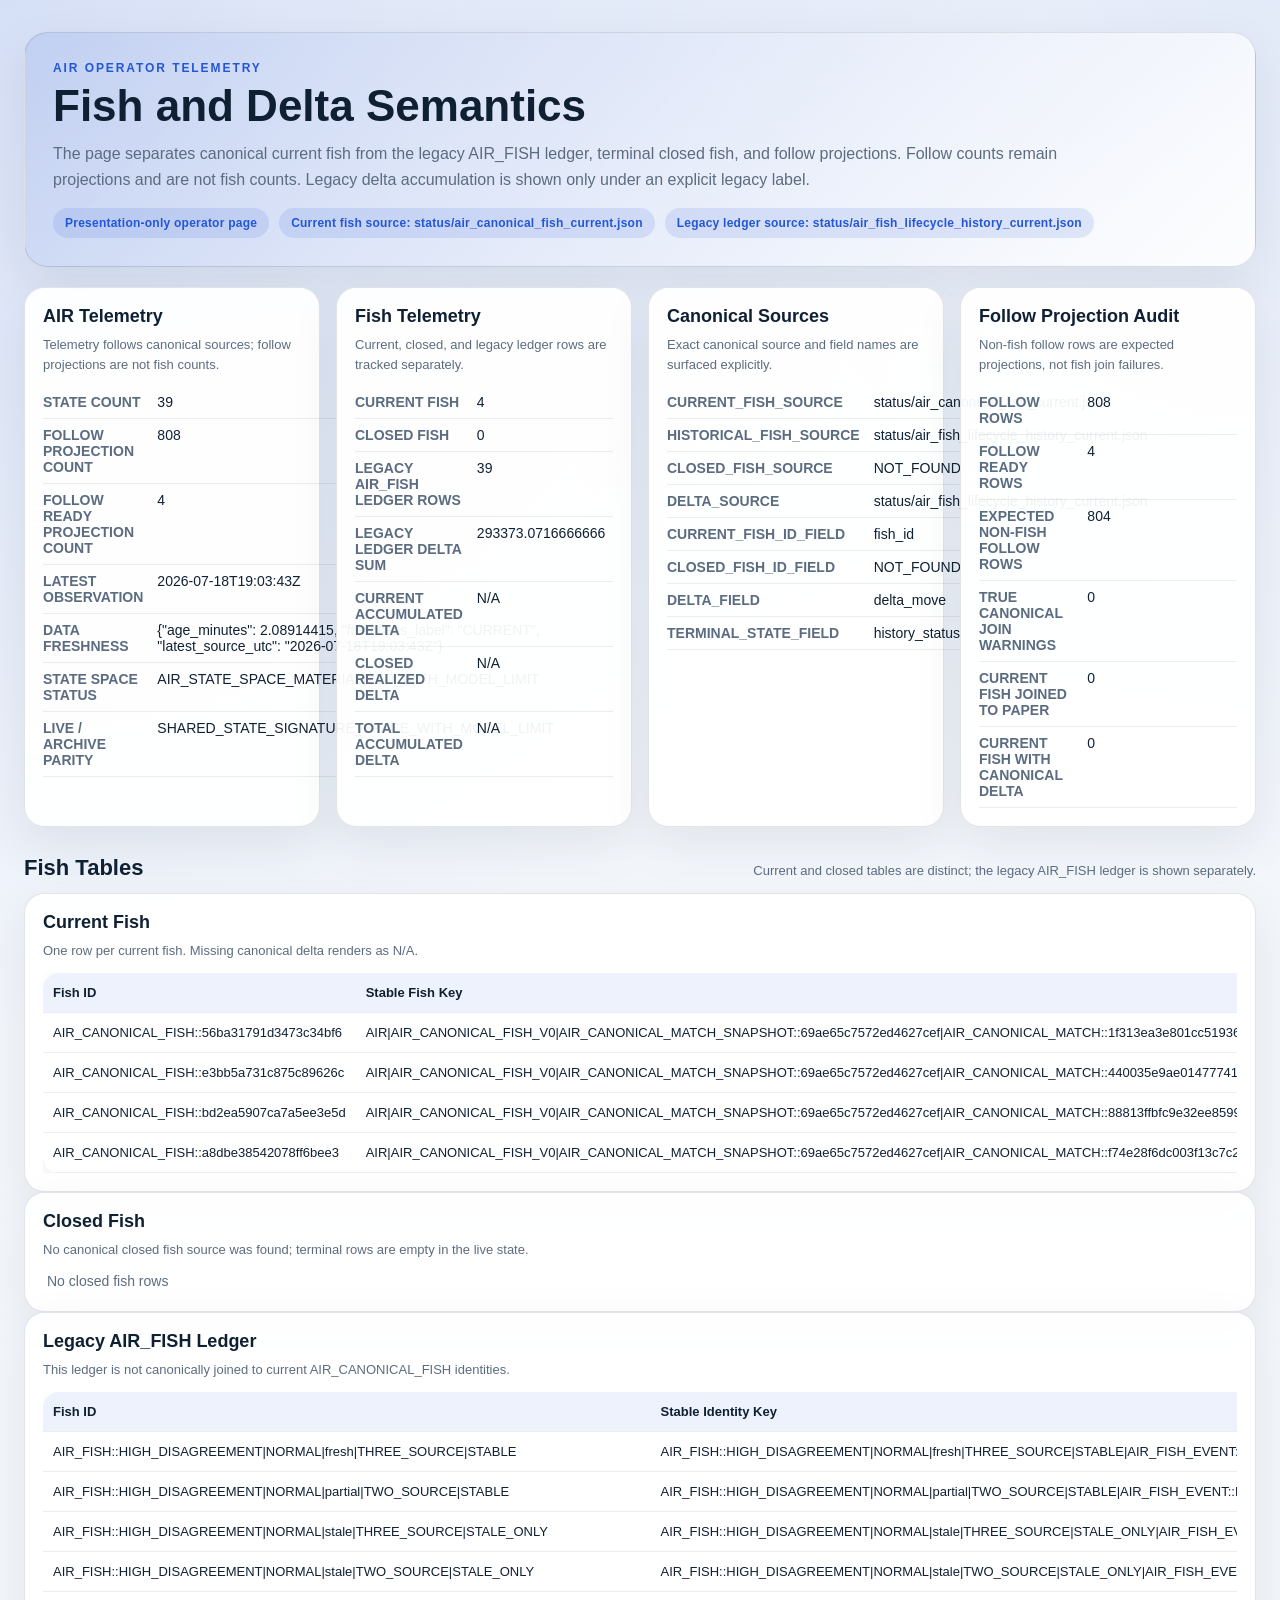
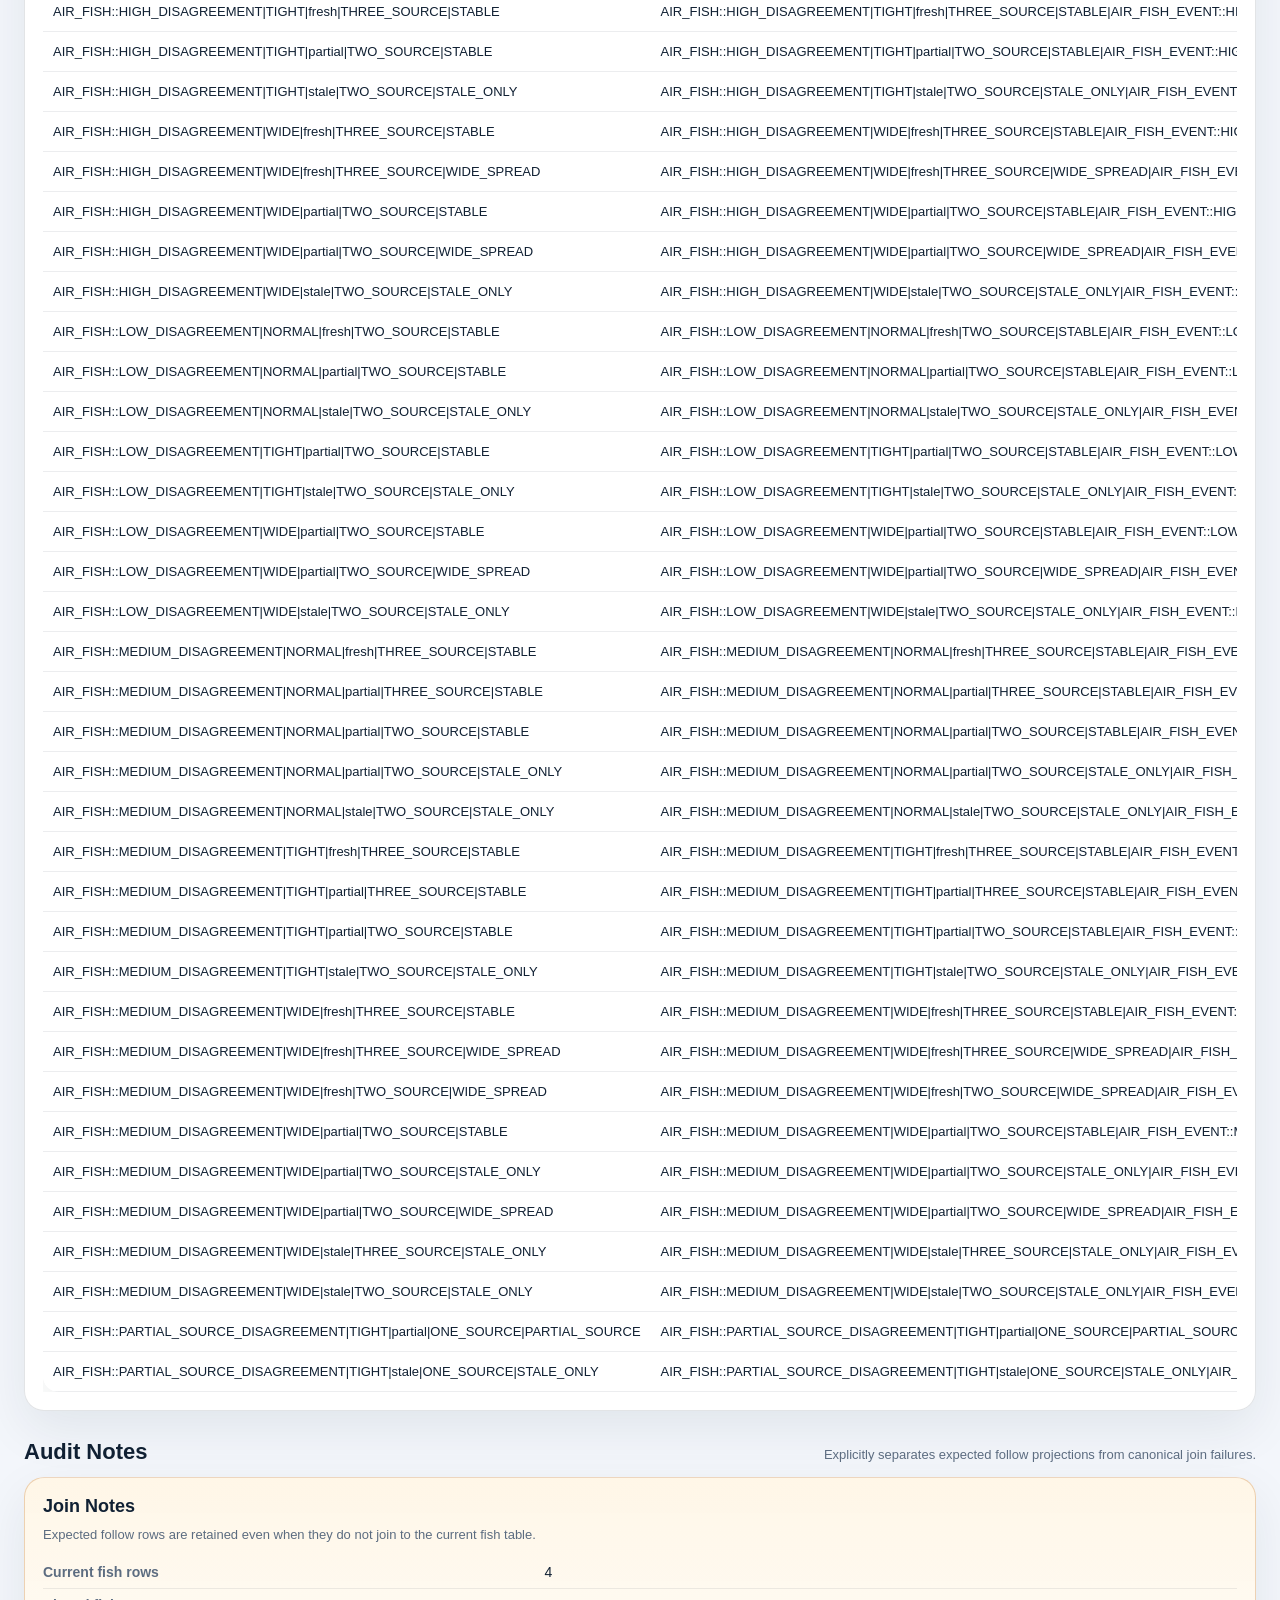
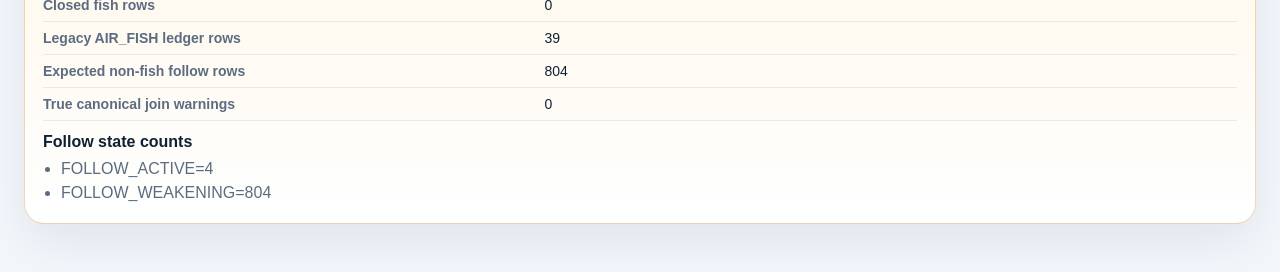
==== air/index.html @ 54f4c385 "site: add read-only WATER AIR analytics Pages publication" ====
<!doctype html>
<html lang="en">
<head>
  <meta charset="utf-8">
  <meta name="viewport" content="width=device-width, initial-scale=1">
  <title>AIR Operator Telemetry and Fish Page</title>
  <style>
    :root {
      color-scheme: light;
      --bg: #f3f6fb;
      --panel: rgba(255, 255, 255, 0.94);
      --text: #102033;
      --muted: #5c6c80;
      --accent: #2457d6;
      --accent-soft: rgba(36, 87, 214, 0.12);
      --border: rgba(16, 32, 51, 0.12);
      --shadow: 0 18px 50px rgba(16, 32, 51, 0.08);
    }
    * { box-sizing: border-box; }
    body {
      margin: 0;
      font-family: "Segoe UI", "Helvetica Neue", Arial, sans-serif;
      background:
        radial-gradient(circle at top left, rgba(36, 87, 214, 0.14), transparent 28%),
        radial-gradient(circle at top right, rgba(36, 87, 214, 0.08), transparent 24%),
        var(--bg);
      color: var(--text);
    }
    main {
      max-width: 1400px;
      margin: 0 auto;
      padding: 32px 24px 48px;
    }
    .hero {
      background: linear-gradient(135deg, rgba(36, 87, 214, 0.12), rgba(255, 255, 255, 0.9));
      border: 1px solid var(--border);
      border-radius: 24px;
      box-shadow: var(--shadow);
      padding: 28px;
      margin-bottom: 20px;
    }
    .eyebrow {
      text-transform: uppercase;
      letter-spacing: 0.16em;
      color: var(--accent);
      font-size: 12px;
      font-weight: 700;
    }
    h1 {
      margin: 8px 0 12px;
      font-size: clamp(28px, 4vw, 44px);
      line-height: 1.05;
    }
    .lead {
      margin: 0;
      max-width: 1024px;
      color: var(--muted);
      line-height: 1.6;
      font-size: 16px;
    }
    .hero-meta {
      margin-top: 16px;
      display: flex;
      flex-wrap: wrap;
      gap: 10px;
    }
    .badge {
      border-radius: 999px;
      background: var(--accent-soft);
      color: var(--accent);
      padding: 8px 12px;
      font-size: 12px;
      font-weight: 700;
      letter-spacing: 0.02em;
    }
    .grid {
      display: grid;
      grid-template-columns: repeat(auto-fit, minmax(270px, 1fr));
      gap: 16px;
      margin: 20px 0;
    }
    .panel {
      background: var(--panel);
      border: 1px solid var(--border);
      border-radius: 20px;
      box-shadow: var(--shadow);
      padding: 18px;
    }
    .warning-panel {
      border-color: rgba(184, 92, 0, 0.25);
      background: linear-gradient(180deg, rgba(255, 246, 230, 0.94), rgba(255, 255, 255, 0.92));
    }
    .panel-head h2 {
      margin: 0 0 8px;
      font-size: 18px;
    }
    .subtitle {
      color: var(--muted);
      line-height: 1.5;
      font-size: 13px;
    }
    .kv-table {
      width: 100%;
      border-collapse: collapse;
      margin-top: 12px;
    }
    .kv-table th,
    .kv-table td {
      padding: 8px 0;
      vertical-align: top;
      text-align: left;
      border-bottom: 1px solid rgba(16, 32, 51, 0.08);
      font-size: 14px;
    }
    .kv-table th {
      width: 42%;
      color: var(--muted);
      font-weight: 600;
      padding-right: 14px;
    }
    .kv-table td {
      font-weight: 500;
    }
    .table-wrap {
      overflow-x: auto;
      margin-top: 12px;
    }
    .data-table {
      width: 100%;
      border-collapse: collapse;
      background: var(--panel);
      border-radius: 16px;
      overflow: hidden;
      box-shadow: var(--shadow);
    }
    .data-table th,
    .data-table td {
      padding: 12px 10px;
      border-bottom: 1px solid rgba(16, 32, 51, 0.08);
      font-size: 13px;
      text-align: left;
      vertical-align: top;
      white-space: nowrap;
    }
    .data-table thead th {
      background: rgba(36, 87, 214, 0.08);
      color: var(--text);
      font-weight: 700;
    }
    .empty {
      color: var(--muted);
      padding: 14px 4px 4px;
      font-size: 14px;
    }
    .warning-list {
      margin-top: 12px;
    }
    .warning-list strong {
      display: block;
      margin-bottom: 6px;
    }
    .warning-list ul {
      margin: 0;
      padding-left: 18px;
      color: var(--muted);
      line-height: 1.5;
    }
    .section-title {
      display: flex;
      align-items: baseline;
      justify-content: space-between;
      gap: 12px;
      margin: 28px 0 12px;
    }
    .section-title h2 {
      margin: 0;
      font-size: 22px;
    }
    .section-note {
      color: var(--muted);
      font-size: 13px;
    }
  </style>
</head>
<body>
  <main>
    <section class="hero">
      <div class="eyebrow">AIR Operator Telemetry</div>
      <h1>Fish and Delta Semantics</h1>
      <p class="lead">
        The page separates canonical current fish from the legacy AIR_FISH ledger, terminal closed fish, and follow projections.
        Follow counts remain projections and are not fish counts. Legacy delta accumulation is shown only under an explicit legacy label.
      </p>
      <div class="hero-meta">
        <span class="badge">Presentation-only operator page</span>
        <span class="badge">Current fish source: status/air_canonical_fish_current.json</span>
        <span class="badge">Legacy ledger source: status/air_fish_lifecycle_history_current.json</span>
      </div>
    </section>


      <section class="grid">

      <section class="panel">
        <div class="panel-head">
          <h2>AIR Telemetry</h2>
          <div class="subtitle">Telemetry follows canonical sources; follow projections are not fish counts.</div>
        </div>
        <table class="kv-table">
          <tbody>
            <tr><th>STATE COUNT</th><td>39</td></tr>
<tr><th>FOLLOW PROJECTION COUNT</th><td>808</td></tr>
<tr><th>FOLLOW READY PROJECTION COUNT</th><td>4</td></tr>
<tr><th>LATEST OBSERVATION</th><td>2026-07-18T19:03:43Z</td></tr>
<tr><th>DATA FRESHNESS</th><td>{&quot;age_minutes&quot;: 2.08914415, &quot;freshness_label&quot;: &quot;CURRENT&quot;, &quot;latest_source_utc&quot;: &quot;2026-07-18T19:03:43Z&quot;}</td></tr>
<tr><th>STATE SPACE STATUS</th><td>AIR_STATE_SPACE_MATERIALIZED_WITH_MODEL_LIMIT</td></tr>
<tr><th>LIVE / ARCHIVE PARITY</th><td>SHARED_STATE_SIGNATURE_SPACE_WITH_MODEL_LIMIT</td></tr>
          </tbody>
        </table>
      </section>


      <section class="panel">
        <div class="panel-head">
          <h2>Fish Telemetry</h2>
          <div class="subtitle">Current, closed, and legacy ledger rows are tracked separately.</div>
        </div>
        <table class="kv-table">
          <tbody>
            <tr><th>CURRENT FISH</th><td>4</td></tr>
<tr><th>CLOSED FISH</th><td>0</td></tr>
<tr><th>LEGACY AIR_FISH LEDGER ROWS</th><td>39</td></tr>
<tr><th>LEGACY LEDGER DELTA SUM</th><td>293373.0716666666</td></tr>
<tr><th>CURRENT ACCUMULATED DELTA</th><td>N/A</td></tr>
<tr><th>CLOSED REALIZED DELTA</th><td>N/A</td></tr>
<tr><th>TOTAL ACCUMULATED DELTA</th><td>N/A</td></tr>
          </tbody>
        </table>
      </section>


      <section class="panel">
        <div class="panel-head">
          <h2>Canonical Sources</h2>
          <div class="subtitle">Exact canonical source and field names are surfaced explicitly.</div>
        </div>
        <table class="kv-table">
          <tbody>
            <tr><th>CURRENT_FISH_SOURCE</th><td>status/air_canonical_fish_current.json</td></tr>
<tr><th>HISTORICAL_FISH_SOURCE</th><td>status/air_fish_lifecycle_history_current.json</td></tr>
<tr><th>CLOSED_FISH_SOURCE</th><td>NOT_FOUND</td></tr>
<tr><th>DELTA_SOURCE</th><td>status/air_fish_lifecycle_history_current.json</td></tr>
<tr><th>CURRENT_FISH_ID_FIELD</th><td>fish_id</td></tr>
<tr><th>CLOSED_FISH_ID_FIELD</th><td>NOT_FOUND</td></tr>
<tr><th>DELTA_FIELD</th><td>delta_move</td></tr>
<tr><th>TERMINAL_STATE_FIELD</th><td>history_status</td></tr>
          </tbody>
        </table>
      </section>


      <section class="panel">
        <div class="panel-head">
          <h2>Follow Projection Audit</h2>
          <div class="subtitle">Non-fish follow rows are expected projections, not fish join failures.</div>
        </div>
        <table class="kv-table">
          <tbody>
            <tr><th>FOLLOW ROWS</th><td>808</td></tr>
<tr><th>FOLLOW READY ROWS</th><td>4</td></tr>
<tr><th>EXPECTED NON-FISH FOLLOW ROWS</th><td>804</td></tr>
<tr><th>TRUE CANONICAL JOIN WARNINGS</th><td>0</td></tr>
<tr><th>CURRENT FISH JOINED TO PAPER</th><td>0</td></tr>
<tr><th>CURRENT FISH WITH CANONICAL DELTA</th><td>0</td></tr>
          </tbody>
        </table>
      </section>

      </section>


    <div class="section-title">
      <h2>Fish Tables</h2>
      <div class="section-note">Current and closed tables are distinct; the legacy AIR_FISH ledger is shown separately.</div>
    </div>

      <section class="panel">
        <div class="panel-head">
          <h2>Current Fish</h2>
          <div class="subtitle">One row per current fish. Missing canonical delta renders as N/A.</div>
        </div>
        <div class="table-wrap"><table class="data-table"><thead><tr><th>Fish ID</th><th>Stable Fish Key</th><th>Candidate</th><th>Match State</th><th>Birth State</th><th>Current Paper Delta</th><th>Current Paper State</th></tr></thead><tbody><tr><td>AIR_CANONICAL_FISH::56ba31791d3473c34bf6</td><td>AIR|AIR_CANONICAL_FISH_V0|AIR_CANONICAL_MATCH_SNAPSHOT::69ae65c7572ed4627cef|AIR_CANONICAL_MATCH::1f313ea3e801cc519362|AIR_SEARCH_CANDIDATE::3c75a0ef19cfb30f238b|ETHEUR|CANONICAL_SEARCH_DETECTION::17efd02464a9b410a984|AIR_REGIME_4dcb8d69c212d80873b7|AIR_RELATION_TOPOLOGY_STATE_da8d25ae5a8e6b6fbdd6|AIR_RELATION_TOPOLOGY_EVENT_2acc9e319e8dc8436175|AIR_RELATION_COMPONENT_ee786aa64b9b1e9d|{&quot;from_inclusive&quot;:&quot;2026-07-18T18:59:31Z&quot;,&quot;source_count&quot;:3,&quot;source_symbol_edge_count&quot;:12,&quot;symbol_count&quot;:4,&quot;to_inclusive&quot;:&quot;2026-07-18T19:00:03Z&quot;}</td><td>ETHEUR</td><td>MATCH_ELIGIBLE_FOR_FISH</td><td>FISH_BORN</td><td>N/A</td><td>N/A</td></tr><tr><td>AIR_CANONICAL_FISH::e3bb5a731c875c89626c</td><td>AIR|AIR_CANONICAL_FISH_V0|AIR_CANONICAL_MATCH_SNAPSHOT::69ae65c7572ed4627cef|AIR_CANONICAL_MATCH::440035e9ae0147774171|AIR_SEARCH_CANDIDATE::9a64f01ba498cdd46d13|BTCUSDT|CANONICAL_SEARCH_DETECTION::17efd02464a9b410a984|AIR_REGIME_4dcb8d69c212d80873b7|AIR_RELATION_TOPOLOGY_STATE_da8d25ae5a8e6b6fbdd6|AIR_RELATION_TOPOLOGY_EVENT_2acc9e319e8dc8436175|AIR_RELATION_COMPONENT_ee786aa64b9b1e9d|{&quot;from_inclusive&quot;:&quot;2026-07-18T18:59:31Z&quot;,&quot;source_count&quot;:3,&quot;source_symbol_edge_count&quot;:12,&quot;symbol_count&quot;:4,&quot;to_inclusive&quot;:&quot;2026-07-18T19:00:03Z&quot;}</td><td>BTCUSDT</td><td>MATCH_ELIGIBLE_FOR_FISH</td><td>FISH_BORN</td><td>N/A</td><td>N/A</td></tr><tr><td>AIR_CANONICAL_FISH::bd2ea5907ca7a5ee3e5d</td><td>AIR|AIR_CANONICAL_FISH_V0|AIR_CANONICAL_MATCH_SNAPSHOT::69ae65c7572ed4627cef|AIR_CANONICAL_MATCH::88813ffbfc9e32ee8599|AIR_SEARCH_CANDIDATE::41267ac8f3179f8759da|ETHUSDT|CANONICAL_SEARCH_DETECTION::17efd02464a9b410a984|AIR_REGIME_4dcb8d69c212d80873b7|AIR_RELATION_TOPOLOGY_STATE_da8d25ae5a8e6b6fbdd6|AIR_RELATION_TOPOLOGY_EVENT_2acc9e319e8dc8436175|AIR_RELATION_COMPONENT_ee786aa64b9b1e9d|{&quot;from_inclusive&quot;:&quot;2026-07-18T18:59:31Z&quot;,&quot;source_count&quot;:3,&quot;source_symbol_edge_count&quot;:12,&quot;symbol_count&quot;:4,&quot;to_inclusive&quot;:&quot;2026-07-18T19:00:03Z&quot;}</td><td>ETHUSDT</td><td>MATCH_ELIGIBLE_FOR_FISH</td><td>FISH_BORN</td><td>N/A</td><td>N/A</td></tr><tr><td>AIR_CANONICAL_FISH::a8dbe38542078ff6bee3</td><td>AIR|AIR_CANONICAL_FISH_V0|AIR_CANONICAL_MATCH_SNAPSHOT::69ae65c7572ed4627cef|AIR_CANONICAL_MATCH::f74e28f6dc003f13c7c2|AIR_SEARCH_CANDIDATE::cb2d3a60d17e4f00e862|BTCEUR|CANONICAL_SEARCH_DETECTION::17efd02464a9b410a984|AIR_REGIME_4dcb8d69c212d80873b7|AIR_RELATION_TOPOLOGY_STATE_da8d25ae5a8e6b6fbdd6|AIR_RELATION_TOPOLOGY_EVENT_2acc9e319e8dc8436175|AIR_RELATION_COMPONENT_ee786aa64b9b1e9d|{&quot;from_inclusive&quot;:&quot;2026-07-18T18:59:31Z&quot;,&quot;source_count&quot;:3,&quot;source_symbol_edge_count&quot;:12,&quot;symbol_count&quot;:4,&quot;to_inclusive&quot;:&quot;2026-07-18T19:00:03Z&quot;}</td><td>BTCEUR</td><td>MATCH_ELIGIBLE_FOR_FISH</td><td>FISH_BORN</td><td>N/A</td><td>N/A</td></tr></tbody></table></div>
      </section>


      <section class="panel">
        <div class="panel-head">
          <h2>Closed Fish</h2>
          <div class="subtitle">No canonical closed fish source was found; terminal rows are empty in the live state.</div>
        </div>
        <div class="empty">No closed fish rows</div>
      </section>


      <section class="panel">
        <div class="panel-head">
          <h2>Legacy AIR_FISH Ledger</h2>
          <div class="subtitle">This ledger is not canonically joined to current AIR_CANONICAL_FISH identities.</div>
        </div>
        <div class="table-wrap"><table class="data-table"><thead><tr><th>Fish ID</th><th>Stable Identity Key</th><th>Terminal State</th><th>Finished</th><th>Delta Move</th><th>Net Move</th><th>Gross Move</th><th>Last Observed</th><th>Observation Count</th></tr></thead><tbody><tr><td>AIR_FISH::HIGH_DISAGREEMENT|NORMAL|fresh|THREE_SOURCE|STABLE</td><td>AIR_FISH::HIGH_DISAGREEMENT|NORMAL|fresh|THREE_SOURCE|STABLE|AIR_FISH_EVENT::HIGH_DISAGREEMENT|NORMAL|fresh|THREE_SOURCE|STABLE|HIGH_DISAGREEMENT|NORMAL|fresh|THREE_SOURCE|STABLE</td><td>CURRENT</td><td>NO</td><td>-2022.423333333325</td><td>-2022.423333333325</td><td>2022.423333333325</td><td>2026-06-28T17:02:59Z</td><td>9</td></tr><tr><td>AIR_FISH::HIGH_DISAGREEMENT|NORMAL|partial|TWO_SOURCE|STABLE</td><td>AIR_FISH::HIGH_DISAGREEMENT|NORMAL|partial|TWO_SOURCE|STABLE|AIR_FISH_EVENT::HIGH_DISAGREEMENT|NORMAL|partial|TWO_SOURCE|STABLE|HIGH_DISAGREEMENT|NORMAL|partial|TWO_SOURCE|STABLE</td><td>CURRENT</td><td>NO</td><td>37683.08333333334</td><td>37683.08333333334</td><td>37683.08333333334</td><td>2026-06-28T17:02:59Z</td><td>9</td></tr><tr><td>AIR_FISH::HIGH_DISAGREEMENT|NORMAL|stale|THREE_SOURCE|STALE_ONLY</td><td>AIR_FISH::HIGH_DISAGREEMENT|NORMAL|stale|THREE_SOURCE|STALE_ONLY|AIR_FISH_EVENT::HIGH_DISAGREEMENT|NORMAL|stale|THREE_SOURCE|STALE_ONLY|HIGH_DISAGREEMENT|NORMAL|stale|THREE_SOURCE|STALE_ONLY</td><td>CURRENT</td><td>NO</td><td>-1859.629999999997</td><td>-1859.629999999997</td><td>1859.629999999997</td><td>2026-06-28T17:02:59Z</td><td>9</td></tr><tr><td>AIR_FISH::HIGH_DISAGREEMENT|NORMAL|stale|TWO_SOURCE|STALE_ONLY</td><td>AIR_FISH::HIGH_DISAGREEMENT|NORMAL|stale|TWO_SOURCE|STALE_ONLY|AIR_FISH_EVENT::HIGH_DISAGREEMENT|NORMAL|stale|TWO_SOURCE|STALE_ONLY|HIGH_DISAGREEMENT|NORMAL|stale|TWO_SOURCE|STALE_ONLY</td><td>CURRENT</td><td>NO</td><td>5602.400000000005</td><td>5602.400000000005</td><td>5602.400000000005</td><td>2026-06-28T17:02:59Z</td><td>9</td></tr><tr><td>AIR_FISH::HIGH_DISAGREEMENT|TIGHT|fresh|THREE_SOURCE|STABLE</td><td>AIR_FISH::HIGH_DISAGREEMENT|TIGHT|fresh|THREE_SOURCE|STABLE|AIR_FISH_EVENT::HIGH_DISAGREEMENT|TIGHT|fresh|THREE_SOURCE|STABLE|HIGH_DISAGREEMENT|TIGHT|fresh|THREE_SOURCE|STABLE</td><td>CURRENT</td><td>NO</td><td>-2099.200000000004</td><td>-2099.200000000004</td><td>2099.200000000004</td><td>2026-06-28T17:02:59Z</td><td>9</td></tr><tr><td>AIR_FISH::HIGH_DISAGREEMENT|TIGHT|partial|TWO_SOURCE|STABLE</td><td>AIR_FISH::HIGH_DISAGREEMENT|TIGHT|partial|TWO_SOURCE|STABLE|AIR_FISH_EVENT::HIGH_DISAGREEMENT|TIGHT|partial|TWO_SOURCE|STABLE|HIGH_DISAGREEMENT|TIGHT|partial|TWO_SOURCE|STABLE</td><td>CURRENT</td><td>NO</td><td>5794.215000000004</td><td>5794.215000000004</td><td>5794.215000000004</td><td>2026-06-28T17:02:59Z</td><td>9</td></tr><tr><td>AIR_FISH::HIGH_DISAGREEMENT|TIGHT|stale|TWO_SOURCE|STALE_ONLY</td><td>AIR_FISH::HIGH_DISAGREEMENT|TIGHT|stale|TWO_SOURCE|STALE_ONLY|AIR_FISH_EVENT::HIGH_DISAGREEMENT|TIGHT|stale|TWO_SOURCE|STALE_ONLY|HIGH_DISAGREEMENT|TIGHT|stale|TWO_SOURCE|STALE_ONLY</td><td>CURRENT</td><td>NO</td><td>-3235.444999999996</td><td>-3235.444999999996</td><td>3235.444999999996</td><td>2026-06-28T17:02:59Z</td><td>9</td></tr><tr><td>AIR_FISH::HIGH_DISAGREEMENT|WIDE|fresh|THREE_SOURCE|STABLE</td><td>AIR_FISH::HIGH_DISAGREEMENT|WIDE|fresh|THREE_SOURCE|STABLE|AIR_FISH_EVENT::HIGH_DISAGREEMENT|WIDE|fresh|THREE_SOURCE|STABLE|HIGH_DISAGREEMENT|WIDE|fresh|THREE_SOURCE|STABLE</td><td>CURRENT</td><td>NO</td><td>-2258.518333333333</td><td>-2258.518333333333</td><td>2258.518333333333</td><td>2026-06-28T17:02:59Z</td><td>9</td></tr><tr><td>AIR_FISH::HIGH_DISAGREEMENT|WIDE|fresh|THREE_SOURCE|WIDE_SPREAD</td><td>AIR_FISH::HIGH_DISAGREEMENT|WIDE|fresh|THREE_SOURCE|WIDE_SPREAD|AIR_FISH_EVENT::HIGH_DISAGREEMENT|WIDE|fresh|THREE_SOURCE|WIDE_SPREAD|HIGH_DISAGREEMENT|WIDE|fresh|THREE_SOURCE|WIDE_SPREAD</td><td>CURRENT</td><td>NO</td><td>-2010.223333333335</td><td>-2010.223333333335</td><td>2010.223333333335</td><td>2026-06-28T17:02:59Z</td><td>9</td></tr><tr><td>AIR_FISH::HIGH_DISAGREEMENT|WIDE|partial|TWO_SOURCE|STABLE</td><td>AIR_FISH::HIGH_DISAGREEMENT|WIDE|partial|TWO_SOURCE|STABLE|AIR_FISH_EVENT::HIGH_DISAGREEMENT|WIDE|partial|TWO_SOURCE|STABLE|HIGH_DISAGREEMENT|WIDE|partial|TWO_SOURCE|STABLE</td><td>CURRENT</td><td>NO</td><td>146.616666666669</td><td>146.616666666669</td><td>146.616666666669</td><td>2026-06-28T17:02:59Z</td><td>9</td></tr><tr><td>AIR_FISH::HIGH_DISAGREEMENT|WIDE|partial|TWO_SOURCE|WIDE_SPREAD</td><td>AIR_FISH::HIGH_DISAGREEMENT|WIDE|partial|TWO_SOURCE|WIDE_SPREAD|AIR_FISH_EVENT::HIGH_DISAGREEMENT|WIDE|partial|TWO_SOURCE|WIDE_SPREAD|HIGH_DISAGREEMENT|WIDE|partial|TWO_SOURCE|WIDE_SPREAD</td><td>CURRENT</td><td>NO</td><td>-432.281666666662</td><td>-432.281666666662</td><td>432.281666666662</td><td>2026-06-28T17:02:59Z</td><td>9</td></tr><tr><td>AIR_FISH::HIGH_DISAGREEMENT|WIDE|stale|TWO_SOURCE|STALE_ONLY</td><td>AIR_FISH::HIGH_DISAGREEMENT|WIDE|stale|TWO_SOURCE|STALE_ONLY|AIR_FISH_EVENT::HIGH_DISAGREEMENT|WIDE|stale|TWO_SOURCE|STALE_ONLY|HIGH_DISAGREEMENT|WIDE|stale|TWO_SOURCE|STALE_ONLY</td><td>CURRENT</td><td>NO</td><td>8104.366666666669</td><td>8104.366666666669</td><td>8104.366666666669</td><td>2026-06-28T17:02:59Z</td><td>9</td></tr><tr><td>AIR_FISH::LOW_DISAGREEMENT|NORMAL|fresh|TWO_SOURCE|STABLE</td><td>AIR_FISH::LOW_DISAGREEMENT|NORMAL|fresh|TWO_SOURCE|STABLE|AIR_FISH_EVENT::LOW_DISAGREEMENT|NORMAL|fresh|TWO_SOURCE|STABLE|LOW_DISAGREEMENT|NORMAL|fresh|TWO_SOURCE|STABLE</td><td>CURRENT</td><td>NO</td><td>-1864.516666666663</td><td>-1864.516666666663</td><td>1864.516666666663</td><td>2026-06-28T17:02:59Z</td><td>9</td></tr><tr><td>AIR_FISH::LOW_DISAGREEMENT|NORMAL|partial|TWO_SOURCE|STABLE</td><td>AIR_FISH::LOW_DISAGREEMENT|NORMAL|partial|TWO_SOURCE|STABLE|AIR_FISH_EVENT::LOW_DISAGREEMENT|NORMAL|partial|TWO_SOURCE|STABLE|LOW_DISAGREEMENT|NORMAL|partial|TWO_SOURCE|STABLE</td><td>CURRENT</td><td>NO</td><td>7253.245000000006</td><td>7253.245000000006</td><td>7253.245000000006</td><td>2026-06-28T17:02:59Z</td><td>9</td></tr><tr><td>AIR_FISH::LOW_DISAGREEMENT|NORMAL|stale|TWO_SOURCE|STALE_ONLY</td><td>AIR_FISH::LOW_DISAGREEMENT|NORMAL|stale|TWO_SOURCE|STALE_ONLY|AIR_FISH_EVENT::LOW_DISAGREEMENT|NORMAL|stale|TWO_SOURCE|STALE_ONLY|LOW_DISAGREEMENT|NORMAL|stale|TWO_SOURCE|STALE_ONLY</td><td>CURRENT</td><td>NO</td><td>34139.12666666668</td><td>34139.12666666668</td><td>34139.12666666668</td><td>2026-06-28T17:02:59Z</td><td>9</td></tr><tr><td>AIR_FISH::LOW_DISAGREEMENT|TIGHT|partial|TWO_SOURCE|STABLE</td><td>AIR_FISH::LOW_DISAGREEMENT|TIGHT|partial|TWO_SOURCE|STABLE|AIR_FISH_EVENT::LOW_DISAGREEMENT|TIGHT|partial|TWO_SOURCE|STABLE|LOW_DISAGREEMENT|TIGHT|partial|TWO_SOURCE|STABLE</td><td>CURRENT</td><td>NO</td><td>34165.32999999999</td><td>34165.32999999999</td><td>34165.32999999999</td><td>2026-06-28T17:02:59Z</td><td>9</td></tr><tr><td>AIR_FISH::LOW_DISAGREEMENT|TIGHT|stale|TWO_SOURCE|STALE_ONLY</td><td>AIR_FISH::LOW_DISAGREEMENT|TIGHT|stale|TWO_SOURCE|STALE_ONLY|AIR_FISH_EVENT::LOW_DISAGREEMENT|TIGHT|stale|TWO_SOURCE|STALE_ONLY|LOW_DISAGREEMENT|TIGHT|stale|TWO_SOURCE|STALE_ONLY</td><td>CURRENT</td><td>NO</td><td>-6714.98166666667</td><td>-6714.98166666667</td><td>6714.98166666667</td><td>2026-06-28T17:02:59Z</td><td>9</td></tr><tr><td>AIR_FISH::LOW_DISAGREEMENT|WIDE|partial|TWO_SOURCE|STABLE</td><td>AIR_FISH::LOW_DISAGREEMENT|WIDE|partial|TWO_SOURCE|STABLE|AIR_FISH_EVENT::LOW_DISAGREEMENT|WIDE|partial|TWO_SOURCE|STABLE|LOW_DISAGREEMENT|WIDE|partial|TWO_SOURCE|STABLE</td><td>CURRENT</td><td>NO</td><td>36830.933333333334</td><td>36830.933333333334</td><td>36830.933333333334</td><td>2026-06-28T17:02:59Z</td><td>9</td></tr><tr><td>AIR_FISH::LOW_DISAGREEMENT|WIDE|partial|TWO_SOURCE|WIDE_SPREAD</td><td>AIR_FISH::LOW_DISAGREEMENT|WIDE|partial|TWO_SOURCE|WIDE_SPREAD|AIR_FISH_EVENT::LOW_DISAGREEMENT|WIDE|partial|TWO_SOURCE|WIDE_SPREAD|LOW_DISAGREEMENT|WIDE|partial|TWO_SOURCE|WIDE_SPREAD</td><td>CURRENT</td><td>NO</td><td>292.195000000007</td><td>292.195000000007</td><td>292.195000000007</td><td>2026-06-28T17:02:59Z</td><td>9</td></tr><tr><td>AIR_FISH::LOW_DISAGREEMENT|WIDE|stale|TWO_SOURCE|STALE_ONLY</td><td>AIR_FISH::LOW_DISAGREEMENT|WIDE|stale|TWO_SOURCE|STALE_ONLY|AIR_FISH_EVENT::LOW_DISAGREEMENT|WIDE|stale|TWO_SOURCE|STALE_ONLY|LOW_DISAGREEMENT|WIDE|stale|TWO_SOURCE|STALE_ONLY</td><td>CURRENT</td><td>NO</td><td>35379.573333333334</td><td>35379.573333333334</td><td>35379.573333333334</td><td>2026-06-28T17:02:59Z</td><td>9</td></tr><tr><td>AIR_FISH::MEDIUM_DISAGREEMENT|NORMAL|fresh|THREE_SOURCE|STABLE</td><td>AIR_FISH::MEDIUM_DISAGREEMENT|NORMAL|fresh|THREE_SOURCE|STABLE|AIR_FISH_EVENT::MEDIUM_DISAGREEMENT|NORMAL|fresh|THREE_SOURCE|STABLE|MEDIUM_DISAGREEMENT|NORMAL|fresh|THREE_SOURCE|STABLE</td><td>CURRENT</td><td>NO</td><td>-1393.191666666673</td><td>-1393.191666666673</td><td>1393.191666666673</td><td>2026-06-28T17:02:59Z</td><td>9</td></tr><tr><td>AIR_FISH::MEDIUM_DISAGREEMENT|NORMAL|partial|THREE_SOURCE|STABLE</td><td>AIR_FISH::MEDIUM_DISAGREEMENT|NORMAL|partial|THREE_SOURCE|STABLE|AIR_FISH_EVENT::MEDIUM_DISAGREEMENT|NORMAL|partial|THREE_SOURCE|STABLE|MEDIUM_DISAGREEMENT|NORMAL|partial|THREE_SOURCE|STABLE</td><td>CURRENT</td><td>NO</td><td>-1871.340000000004</td><td>-1871.340000000004</td><td>1871.340000000004</td><td>2026-06-28T17:02:59Z</td><td>9</td></tr><tr><td>AIR_FISH::MEDIUM_DISAGREEMENT|NORMAL|partial|TWO_SOURCE|STABLE</td><td>AIR_FISH::MEDIUM_DISAGREEMENT|NORMAL|partial|TWO_SOURCE|STABLE|AIR_FISH_EVENT::MEDIUM_DISAGREEMENT|NORMAL|partial|TWO_SOURCE|STABLE|MEDIUM_DISAGREEMENT|NORMAL|partial|TWO_SOURCE|STABLE</td><td>CURRENT</td><td>NO</td><td>5327.195000000003</td><td>5327.195000000003</td><td>5327.195000000003</td><td>2026-06-28T17:02:59Z</td><td>9</td></tr><tr><td>AIR_FISH::MEDIUM_DISAGREEMENT|NORMAL|partial|TWO_SOURCE|STALE_ONLY</td><td>AIR_FISH::MEDIUM_DISAGREEMENT|NORMAL|partial|TWO_SOURCE|STALE_ONLY|AIR_FISH_EVENT::MEDIUM_DISAGREEMENT|NORMAL|partial|TWO_SOURCE|STALE_ONLY|MEDIUM_DISAGREEMENT|NORMAL|partial|TWO_SOURCE|STALE_ONLY</td><td>CURRENT</td><td>NO</td><td>-3094.188333333328</td><td>-3094.188333333328</td><td>3094.188333333328</td><td>2026-06-28T17:02:59Z</td><td>9</td></tr><tr><td>AIR_FISH::MEDIUM_DISAGREEMENT|NORMAL|stale|TWO_SOURCE|STALE_ONLY</td><td>AIR_FISH::MEDIUM_DISAGREEMENT|NORMAL|stale|TWO_SOURCE|STALE_ONLY|AIR_FISH_EVENT::MEDIUM_DISAGREEMENT|NORMAL|stale|TWO_SOURCE|STALE_ONLY|MEDIUM_DISAGREEMENT|NORMAL|stale|TWO_SOURCE|STALE_ONLY</td><td>CURRENT</td><td>NO</td><td>34253.06999999999</td><td>34253.06999999999</td><td>34253.06999999999</td><td>2026-06-28T17:02:59Z</td><td>9</td></tr><tr><td>AIR_FISH::MEDIUM_DISAGREEMENT|TIGHT|fresh|THREE_SOURCE|STABLE</td><td>AIR_FISH::MEDIUM_DISAGREEMENT|TIGHT|fresh|THREE_SOURCE|STABLE|AIR_FISH_EVENT::MEDIUM_DISAGREEMENT|TIGHT|fresh|THREE_SOURCE|STABLE|MEDIUM_DISAGREEMENT|TIGHT|fresh|THREE_SOURCE|STABLE</td><td>CURRENT</td><td>NO</td><td>-1243.385000000002</td><td>-1243.385000000002</td><td>1243.385000000002</td><td>2026-06-28T17:02:59Z</td><td>9</td></tr><tr><td>AIR_FISH::MEDIUM_DISAGREEMENT|TIGHT|partial|THREE_SOURCE|STABLE</td><td>AIR_FISH::MEDIUM_DISAGREEMENT|TIGHT|partial|THREE_SOURCE|STABLE|AIR_FISH_EVENT::MEDIUM_DISAGREEMENT|TIGHT|partial|THREE_SOURCE|STABLE|MEDIUM_DISAGREEMENT|TIGHT|partial|THREE_SOURCE|STABLE</td><td>CURRENT</td><td>NO</td><td>-1886.139999999999</td><td>-1886.139999999999</td><td>1886.139999999999</td><td>2026-06-28T17:02:59Z</td><td>9</td></tr><tr><td>AIR_FISH::MEDIUM_DISAGREEMENT|TIGHT|partial|TWO_SOURCE|STABLE</td><td>AIR_FISH::MEDIUM_DISAGREEMENT|TIGHT|partial|TWO_SOURCE|STABLE|AIR_FISH_EVENT::MEDIUM_DISAGREEMENT|TIGHT|partial|TWO_SOURCE|STABLE|MEDIUM_DISAGREEMENT|TIGHT|partial|TWO_SOURCE|STABLE</td><td>CURRENT</td><td>NO</td><td>36381.886666666665</td><td>36381.886666666665</td><td>36381.886666666665</td><td>2026-06-28T17:02:59Z</td><td>9</td></tr><tr><td>AIR_FISH::MEDIUM_DISAGREEMENT|TIGHT|stale|TWO_SOURCE|STALE_ONLY</td><td>AIR_FISH::MEDIUM_DISAGREEMENT|TIGHT|stale|TWO_SOURCE|STALE_ONLY|AIR_FISH_EVENT::MEDIUM_DISAGREEMENT|TIGHT|stale|TWO_SOURCE|STALE_ONLY|MEDIUM_DISAGREEMENT|TIGHT|stale|TWO_SOURCE|STALE_ONLY</td><td>CURRENT</td><td>NO</td><td>4942.116666666658</td><td>4942.116666666658</td><td>4942.116666666658</td><td>2026-06-28T17:02:59Z</td><td>9</td></tr><tr><td>AIR_FISH::MEDIUM_DISAGREEMENT|WIDE|fresh|THREE_SOURCE|STABLE</td><td>AIR_FISH::MEDIUM_DISAGREEMENT|WIDE|fresh|THREE_SOURCE|STABLE|AIR_FISH_EVENT::MEDIUM_DISAGREEMENT|WIDE|fresh|THREE_SOURCE|STABLE|MEDIUM_DISAGREEMENT|WIDE|fresh|THREE_SOURCE|STABLE</td><td>CURRENT</td><td>NO</td><td>-1678.823333333334</td><td>-1678.823333333334</td><td>1678.823333333334</td><td>2026-06-28T17:02:59Z</td><td>9</td></tr><tr><td>AIR_FISH::MEDIUM_DISAGREEMENT|WIDE|fresh|THREE_SOURCE|WIDE_SPREAD</td><td>AIR_FISH::MEDIUM_DISAGREEMENT|WIDE|fresh|THREE_SOURCE|WIDE_SPREAD|AIR_FISH_EVENT::MEDIUM_DISAGREEMENT|WIDE|fresh|THREE_SOURCE|WIDE_SPREAD|MEDIUM_DISAGREEMENT|WIDE|fresh|THREE_SOURCE|WIDE_SPREAD</td><td>CURRENT</td><td>NO</td><td>-1590.636666666673</td><td>-1590.636666666673</td><td>1590.636666666673</td><td>2026-06-28T17:02:59Z</td><td>9</td></tr><tr><td>AIR_FISH::MEDIUM_DISAGREEMENT|WIDE|fresh|TWO_SOURCE|WIDE_SPREAD</td><td>AIR_FISH::MEDIUM_DISAGREEMENT|WIDE|fresh|TWO_SOURCE|WIDE_SPREAD|AIR_FISH_EVENT::MEDIUM_DISAGREEMENT|WIDE|fresh|TWO_SOURCE|WIDE_SPREAD|MEDIUM_DISAGREEMENT|WIDE|fresh|TWO_SOURCE|WIDE_SPREAD</td><td>CURRENT</td><td>NO</td><td>-1360.643333333333</td><td>-1360.643333333333</td><td>1360.643333333333</td><td>2026-06-28T17:02:59Z</td><td>9</td></tr><tr><td>AIR_FISH::MEDIUM_DISAGREEMENT|WIDE|partial|TWO_SOURCE|STABLE</td><td>AIR_FISH::MEDIUM_DISAGREEMENT|WIDE|partial|TWO_SOURCE|STABLE|AIR_FISH_EVENT::MEDIUM_DISAGREEMENT|WIDE|partial|TWO_SOURCE|STABLE|MEDIUM_DISAGREEMENT|WIDE|partial|TWO_SOURCE|STABLE</td><td>CURRENT</td><td>NO</td><td>7244.666666666664</td><td>7244.666666666664</td><td>7244.666666666664</td><td>2026-06-28T17:02:59Z</td><td>9</td></tr><tr><td>AIR_FISH::MEDIUM_DISAGREEMENT|WIDE|partial|TWO_SOURCE|STALE_ONLY</td><td>AIR_FISH::MEDIUM_DISAGREEMENT|WIDE|partial|TWO_SOURCE|STALE_ONLY|AIR_FISH_EVENT::MEDIUM_DISAGREEMENT|WIDE|partial|TWO_SOURCE|STALE_ONLY|MEDIUM_DISAGREEMENT|WIDE|partial|TWO_SOURCE|STALE_ONLY</td><td>CURRENT</td><td>NO</td><td>0.0</td><td>0.0</td><td>0.0</td><td>2026-06-28T17:02:59Z</td><td>9</td></tr><tr><td>AIR_FISH::MEDIUM_DISAGREEMENT|WIDE|partial|TWO_SOURCE|WIDE_SPREAD</td><td>AIR_FISH::MEDIUM_DISAGREEMENT|WIDE|partial|TWO_SOURCE|WIDE_SPREAD|AIR_FISH_EVENT::MEDIUM_DISAGREEMENT|WIDE|partial|TWO_SOURCE|WIDE_SPREAD|MEDIUM_DISAGREEMENT|WIDE|partial|TWO_SOURCE|WIDE_SPREAD</td><td>CURRENT</td><td>NO</td><td>6445.89333333333</td><td>6445.89333333333</td><td>6445.89333333333</td><td>2026-06-28T17:02:59Z</td><td>9</td></tr><tr><td>AIR_FISH::MEDIUM_DISAGREEMENT|WIDE|stale|THREE_SOURCE|STALE_ONLY</td><td>AIR_FISH::MEDIUM_DISAGREEMENT|WIDE|stale|THREE_SOURCE|STALE_ONLY|AIR_FISH_EVENT::MEDIUM_DISAGREEMENT|WIDE|stale|THREE_SOURCE|STALE_ONLY|MEDIUM_DISAGREEMENT|WIDE|stale|THREE_SOURCE|STALE_ONLY</td><td>CURRENT</td><td>NO</td><td>-1886.583333333336</td><td>-1886.583333333336</td><td>1886.583333333336</td><td>2026-06-28T17:02:59Z</td><td>9</td></tr><tr><td>AIR_FISH::MEDIUM_DISAGREEMENT|WIDE|stale|TWO_SOURCE|STALE_ONLY</td><td>AIR_FISH::MEDIUM_DISAGREEMENT|WIDE|stale|TWO_SOURCE|STALE_ONLY|AIR_FISH_EVENT::MEDIUM_DISAGREEMENT|WIDE|stale|TWO_SOURCE|STALE_ONLY|MEDIUM_DISAGREEMENT|WIDE|stale|TWO_SOURCE|STALE_ONLY</td><td>CURRENT</td><td>NO</td><td>34713.546666666676</td><td>34713.546666666676</td><td>34713.546666666676</td><td>2026-06-28T17:02:59Z</td><td>9</td></tr><tr><td>AIR_FISH::PARTIAL_SOURCE_DISAGREEMENT|TIGHT|partial|ONE_SOURCE|PARTIAL_SOURCE</td><td>AIR_FISH::PARTIAL_SOURCE_DISAGREEMENT|TIGHT|partial|ONE_SOURCE|PARTIAL_SOURCE|AIR_FISH_EVENT::PARTIAL_SOURCE_DISAGREEMENT|TIGHT|partial|ONE_SOURCE|PARTIAL_SOURCE|PARTIAL_SOURCE_DISAGREEMENT|TIGHT|partial|ONE_SOURCE|PARTIAL_SOURCE</td><td>CURRENT</td><td>NO</td><td>-1448.255000000001</td><td>-1448.255000000001</td><td>1448.255000000001</td><td>2026-06-28T17:02:59Z</td><td>9</td></tr><tr><td>AIR_FISH::PARTIAL_SOURCE_DISAGREEMENT|TIGHT|stale|ONE_SOURCE|STALE_ONLY</td><td>AIR_FISH::PARTIAL_SOURCE_DISAGREEMENT|TIGHT|stale|ONE_SOURCE|STALE_ONLY|AIR_FISH_EVENT::PARTIAL_SOURCE_DISAGREEMENT|TIGHT|stale|ONE_SOURCE|STALE_ONLY|PARTIAL_SOURCE_DISAGREEMENT|TIGHT|stale|ONE_SOURCE|STALE_ONLY</td><td>CURRENT</td><td>NO</td><td>-1375.981666666667</td><td>-1375.981666666667</td><td>1375.981666666667</td><td>2026-06-28T17:02:59Z</td><td>9</td></tr></tbody></table></div>
      </section>


    <div class="section-title">
      <h2>Audit Notes</h2>
      <div class="section-note">Explicitly separates expected follow projections from canonical join failures.</div>
    </div>

      <section class="panel warning-panel">
        <div class="panel-head">
          <h2>Join Notes</h2>
          <div class="subtitle">Expected follow rows are retained even when they do not join to the current fish table.</div>
        </div>
        <table class="kv-table">
          <tbody>
            <tr><th>Current fish rows</th><td>4</td></tr>
<tr><th>Closed fish rows</th><td>0</td></tr>
<tr><th>Legacy AIR_FISH ledger rows</th><td>39</td></tr>
<tr><th>Expected non-fish follow rows</th><td>804</td></tr>
<tr><th>True canonical join warnings</th><td>0</td></tr>
          </tbody>
        </table>
        <div class="warning-list">
          <strong>Follow state counts</strong>
          <ul>
            <li>FOLLOW_ACTIVE=4</li><li>FOLLOW_WEAKENING=804</li>
          </ul>
        </div>
      </section>

  </main>
</body>
</html>
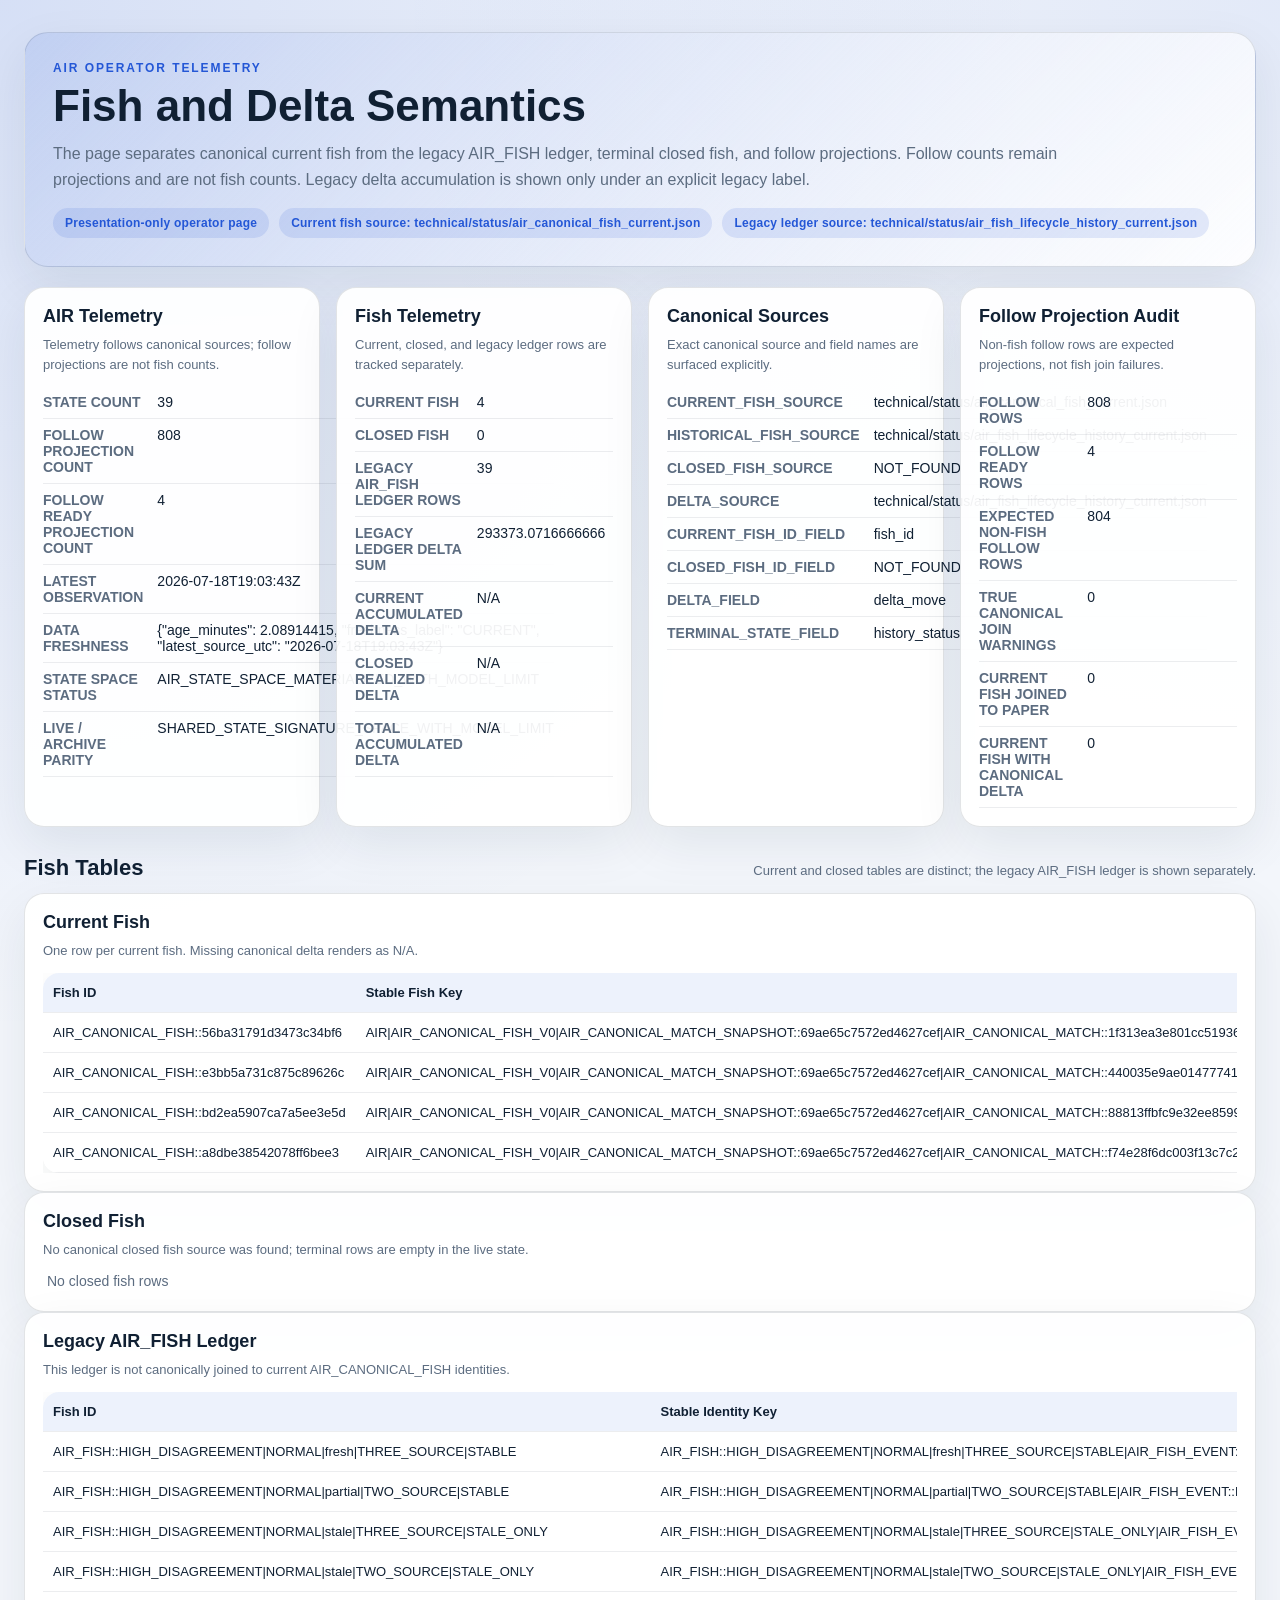
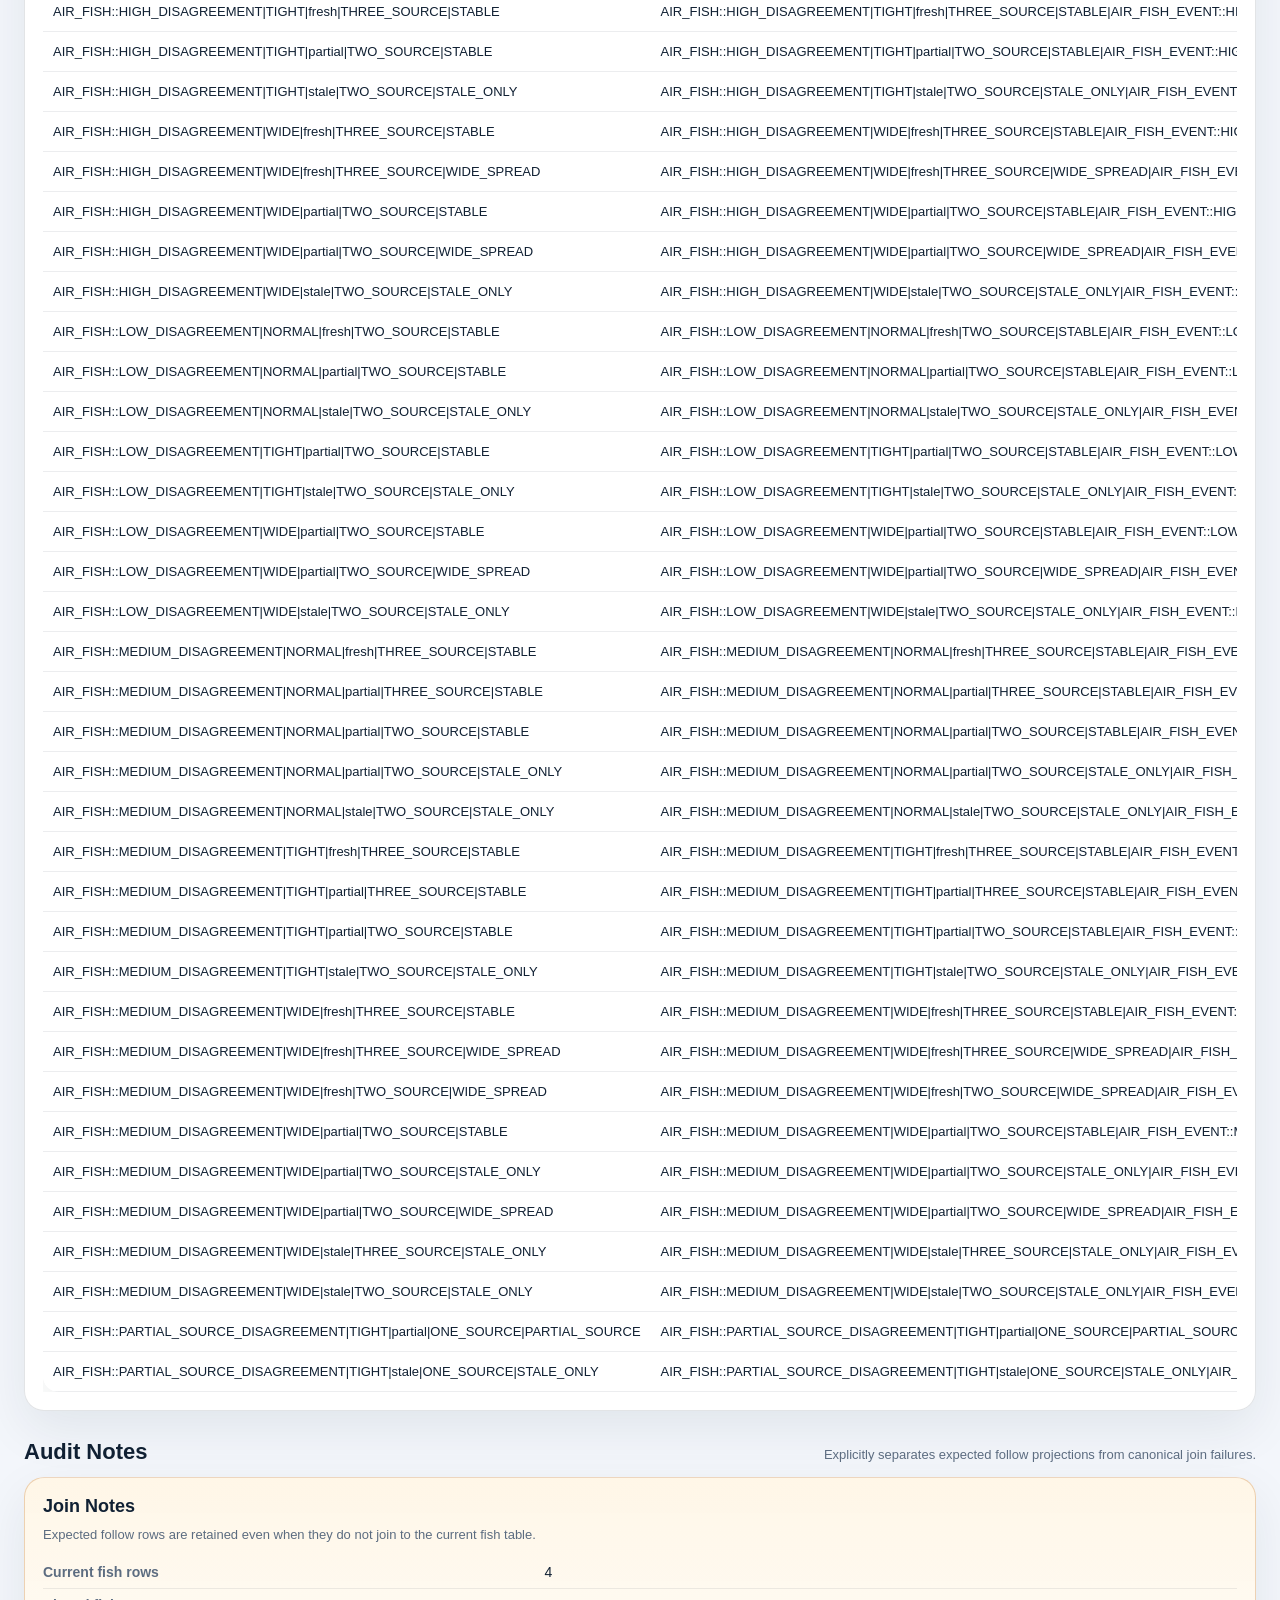
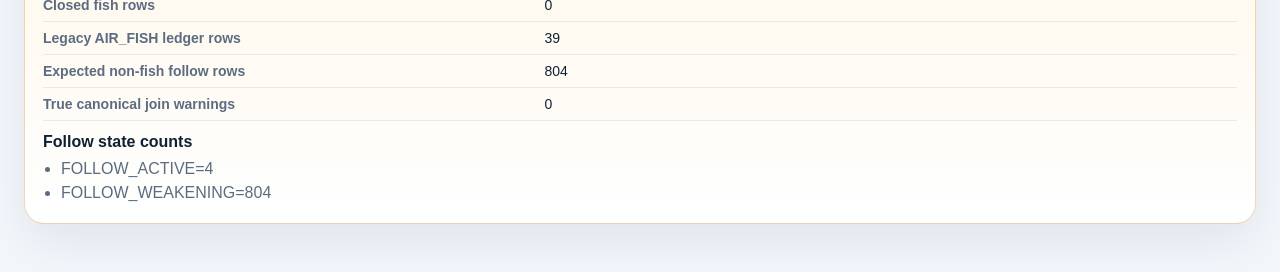
==== commit 6dc19beb: "site: fix generation-scoped snapshot loading" ====
--- a/air/index.html
+++ b/air/index.html
@@ -193,8 +193,8 @@
       </p>
       <div class="hero-meta">
         <span class="badge">Presentation-only operator page</span>
-        <span class="badge">Current fish source: status/air_canonical_fish_current.json</span>
-        <span class="badge">Legacy ledger source: status/air_fish_lifecycle_history_current.json</span>
+        <span class="badge">Current fish source: technical/status/air_canonical_fish_current.json</span>
+        <span class="badge">Legacy ledger source: technical/status/air_fish_lifecycle_history_current.json</span>
       </div>
     </section>
 
@@ -246,10 +246,10 @@
         </div>
         <table class="kv-table">
           <tbody>
-            <tr><th>CURRENT_FISH_SOURCE</th><td>status/air_canonical_fish_current.json</td></tr>
-<tr><th>HISTORICAL_FISH_SOURCE</th><td>status/air_fish_lifecycle_history_current.json</td></tr>
+            <tr><th>CURRENT_FISH_SOURCE</th><td>technical/status/air_canonical_fish_current.json</td></tr>
+<tr><th>HISTORICAL_FISH_SOURCE</th><td>technical/status/air_fish_lifecycle_history_current.json</td></tr>
 <tr><th>CLOSED_FISH_SOURCE</th><td>NOT_FOUND</td></tr>
-<tr><th>DELTA_SOURCE</th><td>status/air_fish_lifecycle_history_current.json</td></tr>
+<tr><th>DELTA_SOURCE</th><td>technical/status/air_fish_lifecycle_history_current.json</td></tr>
 <tr><th>CURRENT_FISH_ID_FIELD</th><td>fish_id</td></tr>
 <tr><th>CLOSED_FISH_ID_FIELD</th><td>NOT_FOUND</td></tr>
 <tr><th>DELTA_FIELD</th><td>delta_move</td></tr>
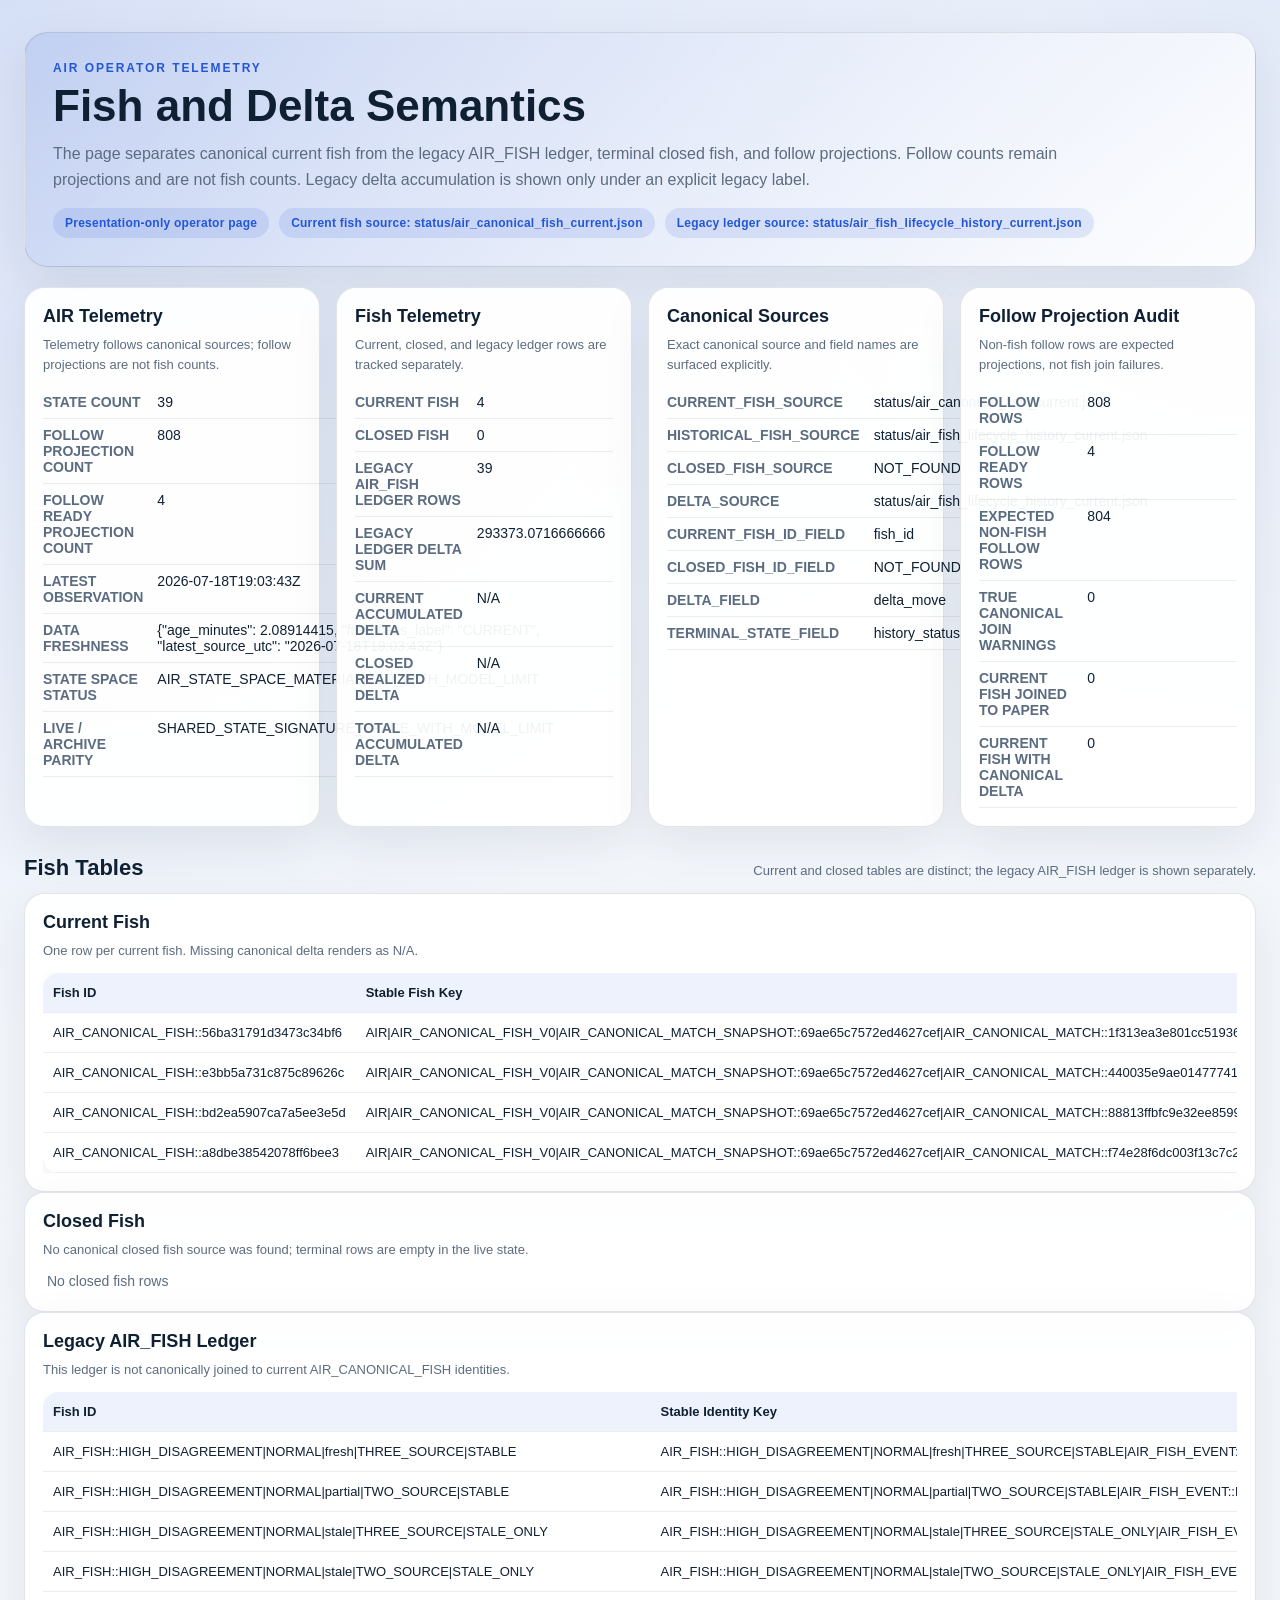
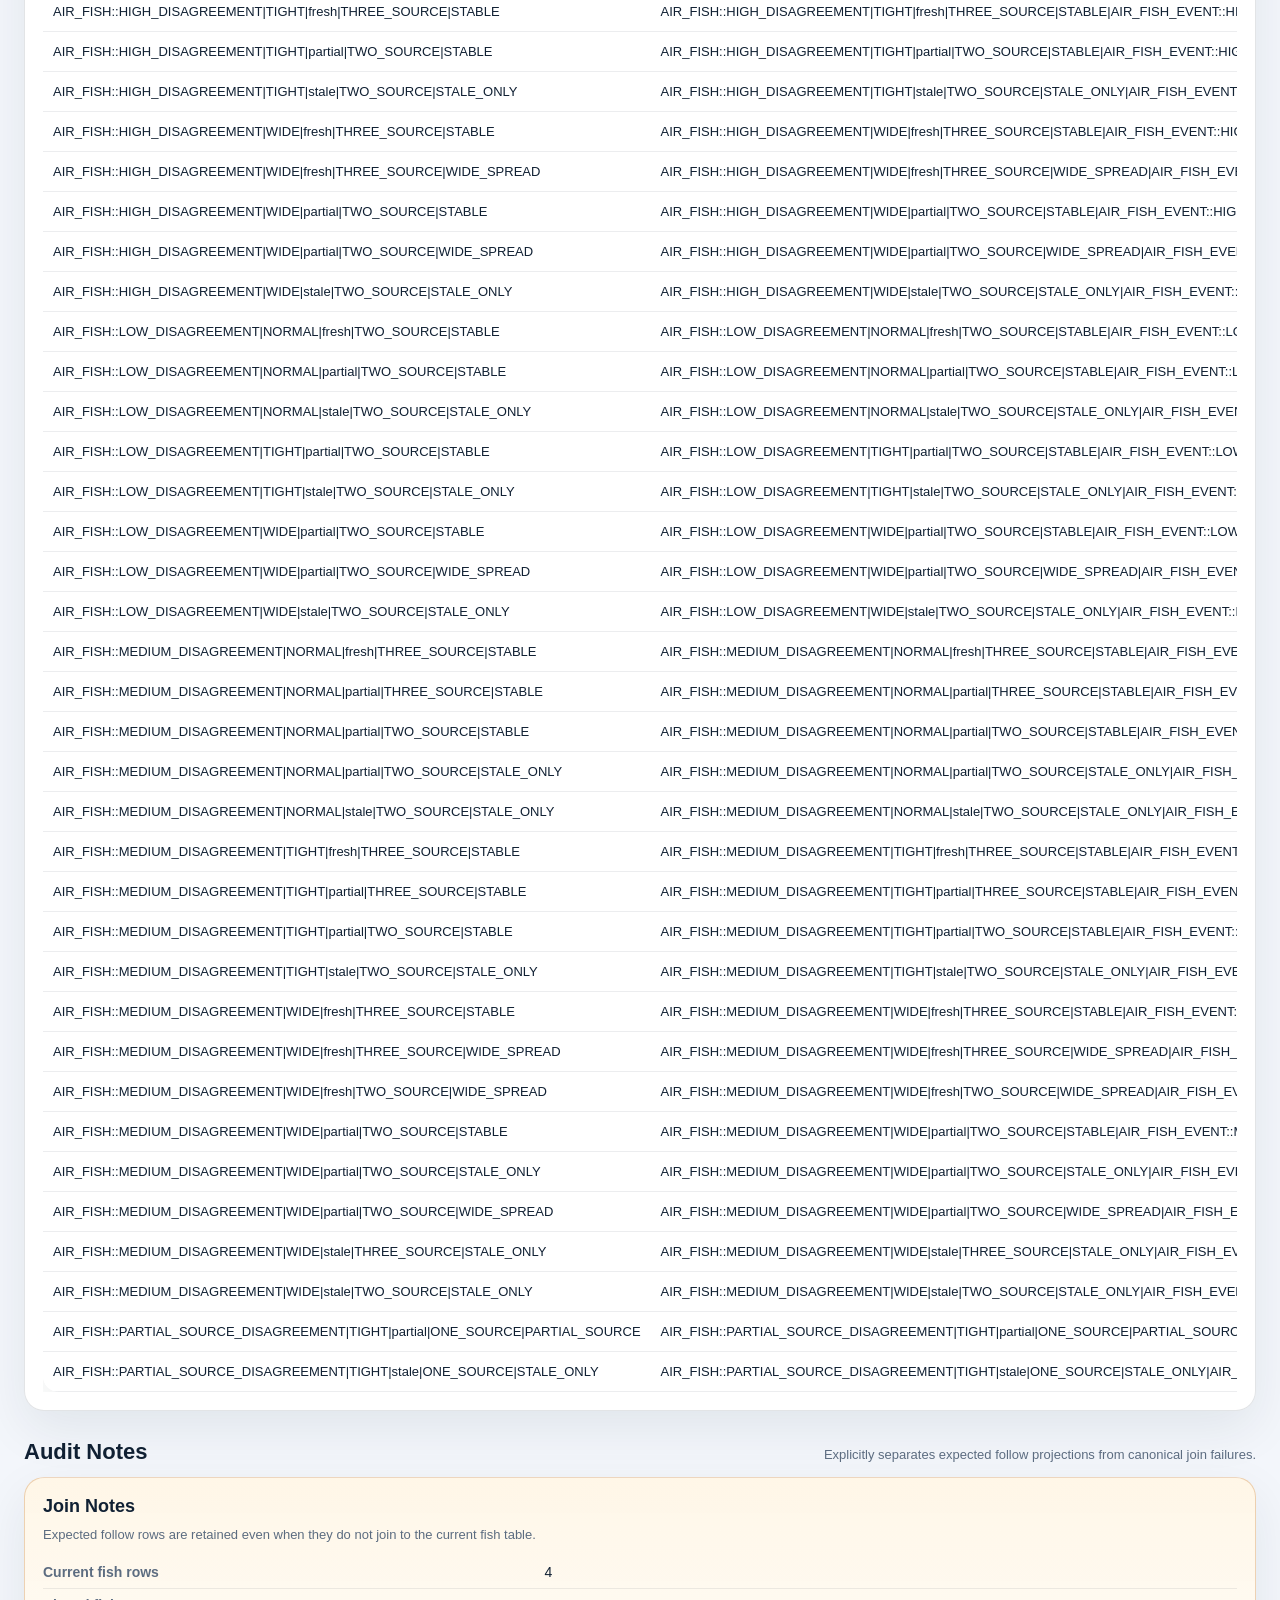
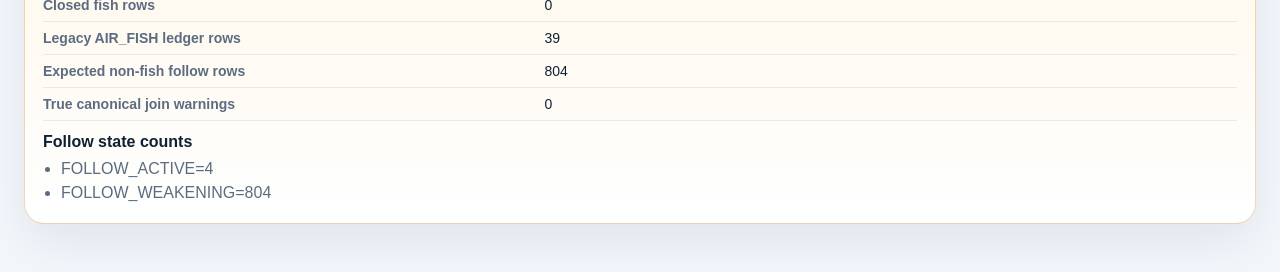
==== commit 7ab286af: "site: add read-only WATER AIR analytics Pages publication 20260719T23-13028dd98888" ====
--- a/air/index.html
+++ b/air/index.html
@@ -193,8 +193,8 @@
       </p>
       <div class="hero-meta">
         <span class="badge">Presentation-only operator page</span>
-        <span class="badge">Current fish source: technical/status/air_canonical_fish_current.json</span>
-        <span class="badge">Legacy ledger source: technical/status/air_fish_lifecycle_history_current.json</span>
+        <span class="badge">Current fish source: status/air_canonical_fish_current.json</span>
+        <span class="badge">Legacy ledger source: status/air_fish_lifecycle_history_current.json</span>
       </div>
     </section>
 
@@ -246,10 +246,10 @@
         </div>
         <table class="kv-table">
           <tbody>
-            <tr><th>CURRENT_FISH_SOURCE</th><td>technical/status/air_canonical_fish_current.json</td></tr>
-<tr><th>HISTORICAL_FISH_SOURCE</th><td>technical/status/air_fish_lifecycle_history_current.json</td></tr>
+            <tr><th>CURRENT_FISH_SOURCE</th><td>status/air_canonical_fish_current.json</td></tr>
+<tr><th>HISTORICAL_FISH_SOURCE</th><td>status/air_fish_lifecycle_history_current.json</td></tr>
 <tr><th>CLOSED_FISH_SOURCE</th><td>NOT_FOUND</td></tr>
-<tr><th>DELTA_SOURCE</th><td>technical/status/air_fish_lifecycle_history_current.json</td></tr>
+<tr><th>DELTA_SOURCE</th><td>status/air_fish_lifecycle_history_current.json</td></tr>
 <tr><th>CURRENT_FISH_ID_FIELD</th><td>fish_id</td></tr>
 <tr><th>CLOSED_FISH_ID_FIELD</th><td>NOT_FOUND</td></tr>
 <tr><th>DELTA_FIELD</th><td>delta_move</td></tr>
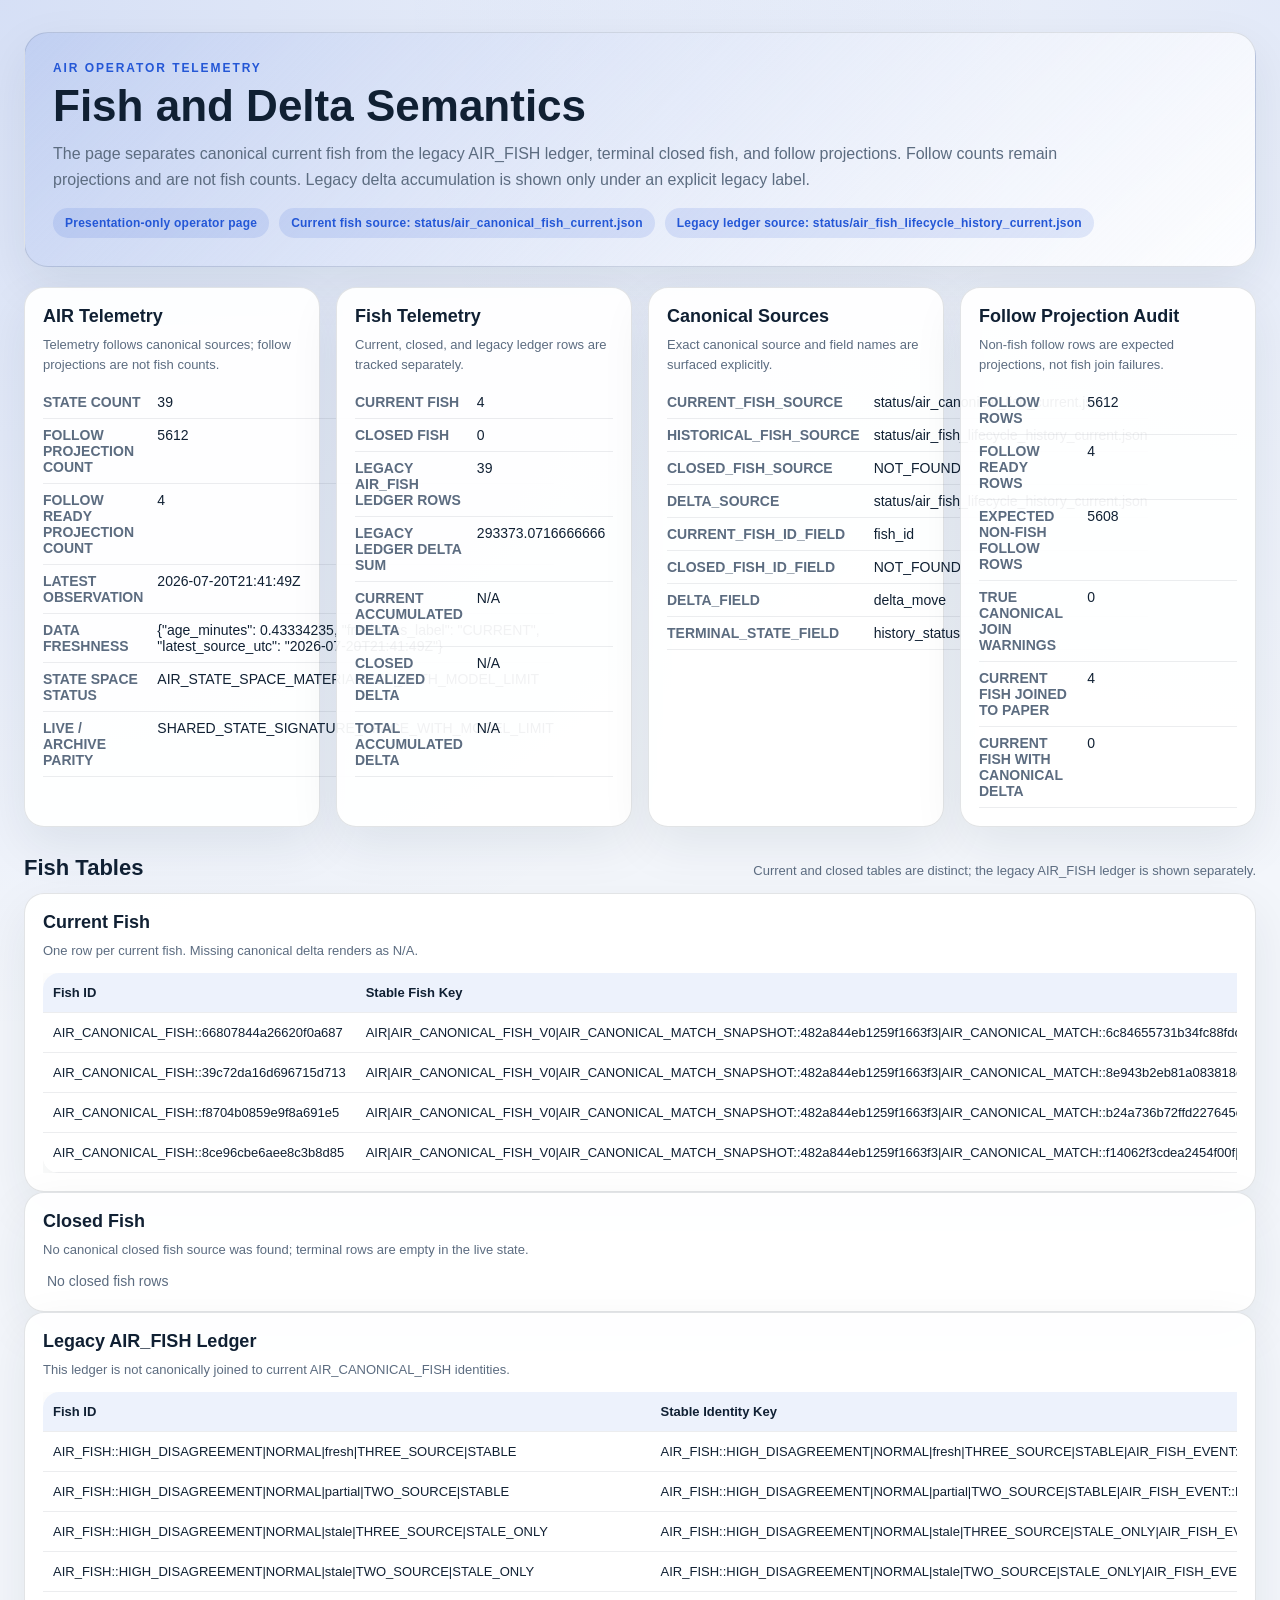
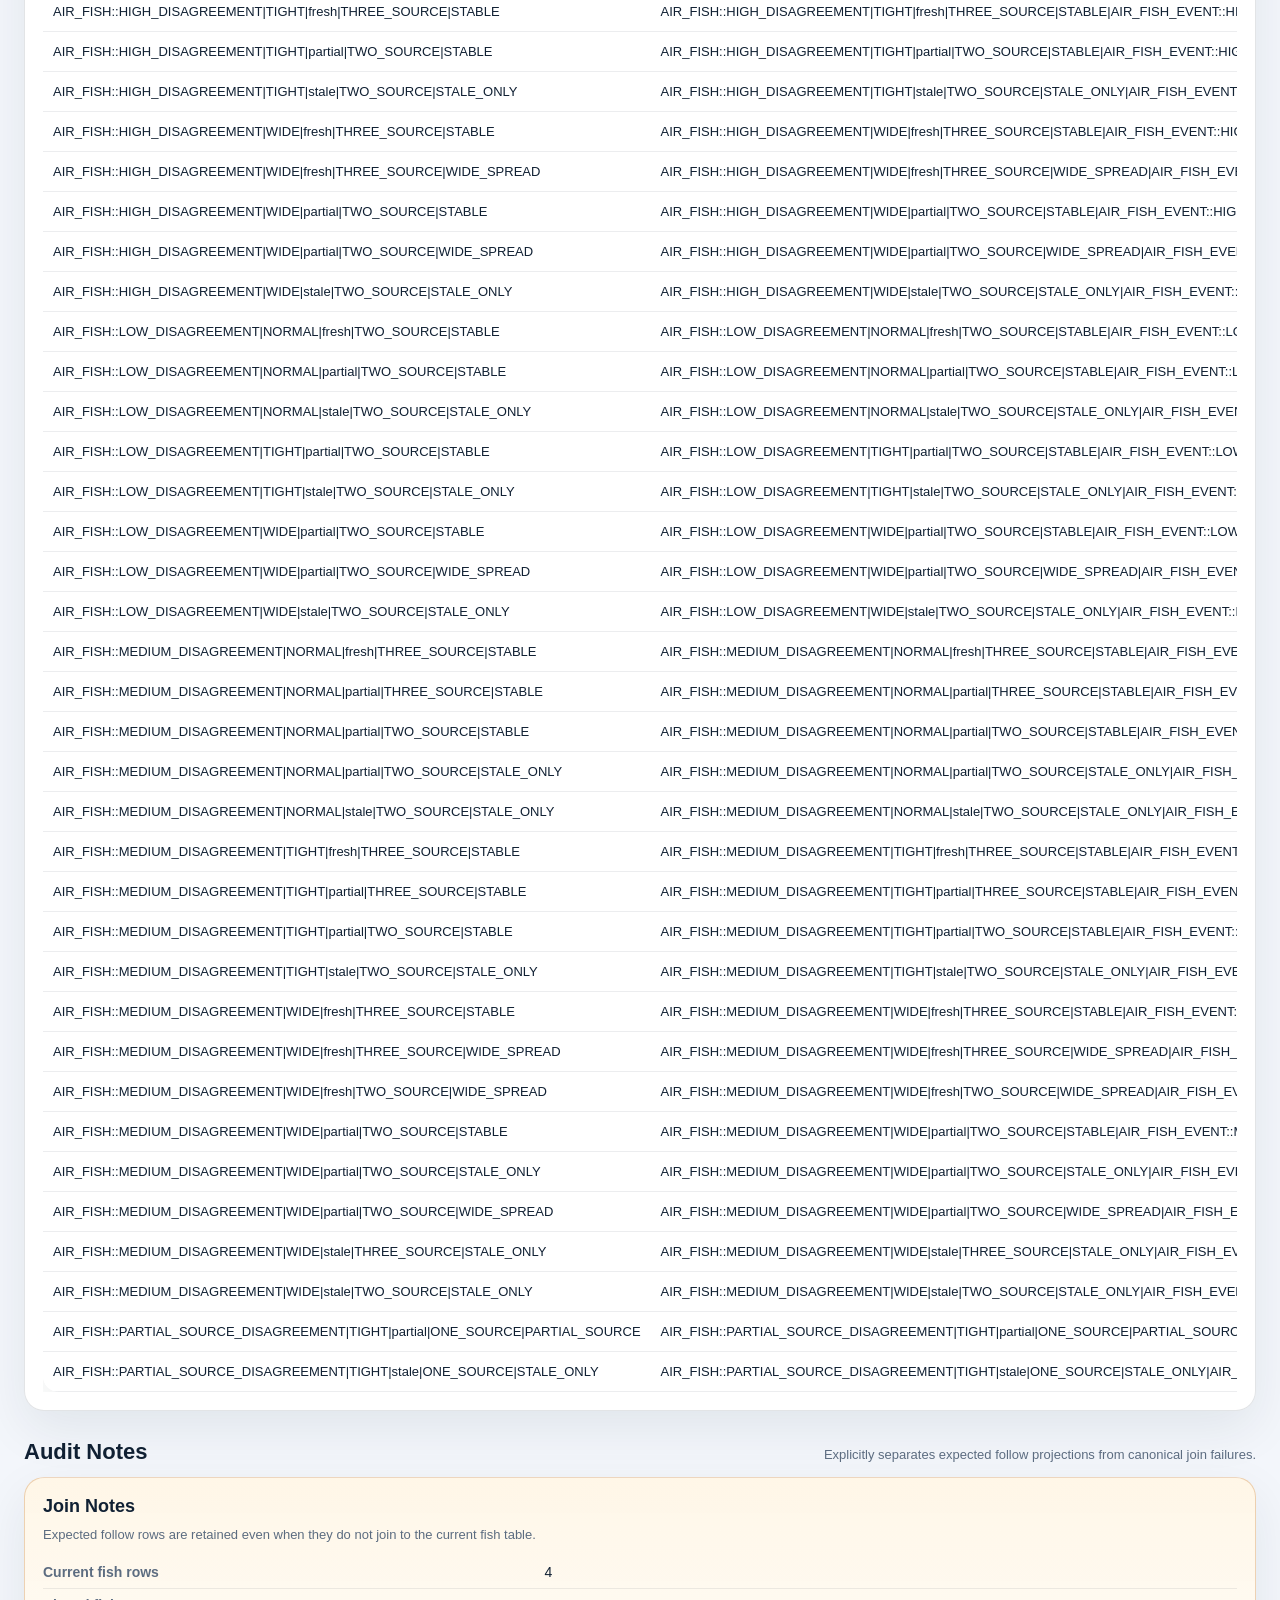
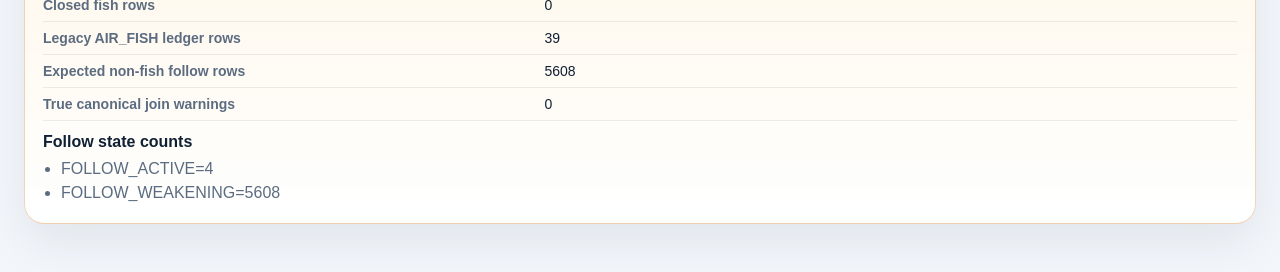
==== commit 9dd0c364: "site: add read-only WATER AIR analytics Pages publication 20260720T22-ddba204bbffa" ====
--- a/air/index.html
+++ b/air/index.html
@@ -1,343 +1,685 @@
 <!doctype html>
+
 <html lang="en">
+
 <head>
+
   <meta charset="utf-8">
+
   <meta name="viewport" content="width=device-width, initial-scale=1">
+
   <title>AIR Operator Telemetry and Fish Page</title>
+
   <style>
+
     :root {
+
       color-scheme: light;
+
       --bg: #f3f6fb;
+
       --panel: rgba(255, 255, 255, 0.94);
+
       --text: #102033;
+
       --muted: #5c6c80;
+
       --accent: #2457d6;
+
       --accent-soft: rgba(36, 87, 214, 0.12);
+
       --border: rgba(16, 32, 51, 0.12);
+
       --shadow: 0 18px 50px rgba(16, 32, 51, 0.08);
-    }
+
+    }
+
     * { box-sizing: border-box; }
+
     body {
+
       margin: 0;
+
       font-family: "Segoe UI", "Helvetica Neue", Arial, sans-serif;
+
       background:
+
         radial-gradient(circle at top left, rgba(36, 87, 214, 0.14), transparent 28%),
+
         radial-gradient(circle at top right, rgba(36, 87, 214, 0.08), transparent 24%),
+
         var(--bg);
+
       color: var(--text);
-    }
+
+    }
+
     main {
+
       max-width: 1400px;
+
       margin: 0 auto;
+
       padding: 32px 24px 48px;
-    }
+
+    }
+
     .hero {
+
       background: linear-gradient(135deg, rgba(36, 87, 214, 0.12), rgba(255, 255, 255, 0.9));
+
       border: 1px solid var(--border);
+
       border-radius: 24px;
+
       box-shadow: var(--shadow);
+
       padding: 28px;
+
       margin-bottom: 20px;
-    }
+
+    }
+
     .eyebrow {
+
       text-transform: uppercase;
+
       letter-spacing: 0.16em;
+
       color: var(--accent);
+
       font-size: 12px;
+
       font-weight: 700;
-    }
+
+    }
+
     h1 {
+
       margin: 8px 0 12px;
+
       font-size: clamp(28px, 4vw, 44px);
+
       line-height: 1.05;
-    }
+
+    }
+
     .lead {
+
       margin: 0;
+
       max-width: 1024px;
+
       color: var(--muted);
+
       line-height: 1.6;
+
       font-size: 16px;
-    }
+
+    }
+
     .hero-meta {
+
       margin-top: 16px;
+
       display: flex;
+
       flex-wrap: wrap;
+
       gap: 10px;
-    }
+
+    }
+
     .badge {
+
       border-radius: 999px;
+
       background: var(--accent-soft);
+
       color: var(--accent);
+
       padding: 8px 12px;
+
       font-size: 12px;
+
       font-weight: 700;
+
       letter-spacing: 0.02em;
-    }
+
+    }
+
     .grid {
+
       display: grid;
+
       grid-template-columns: repeat(auto-fit, minmax(270px, 1fr));
+
       gap: 16px;
+
       margin: 20px 0;
-    }
+
+    }
+
     .panel {
+
       background: var(--panel);
+
       border: 1px solid var(--border);
+
       border-radius: 20px;
+
       box-shadow: var(--shadow);
+
       padding: 18px;
-    }
+
+    }
+
     .warning-panel {
+
       border-color: rgba(184, 92, 0, 0.25);
+
       background: linear-gradient(180deg, rgba(255, 246, 230, 0.94), rgba(255, 255, 255, 0.92));
-    }
+
+    }
+
     .panel-head h2 {
+
       margin: 0 0 8px;
+
       font-size: 18px;
-    }
+
+    }
+
     .subtitle {
+
       color: var(--muted);
+
       line-height: 1.5;
+
       font-size: 13px;
-    }
+
+    }
+
     .kv-table {
+
       width: 100%;
+
       border-collapse: collapse;
+
       margin-top: 12px;
-    }
+
+    }
+
     .kv-table th,
+
     .kv-table td {
+
       padding: 8px 0;
+
       vertical-align: top;
+
       text-align: left;
+
       border-bottom: 1px solid rgba(16, 32, 51, 0.08);
+
       font-size: 14px;
-    }
+
+    }
+
     .kv-table th {
+
       width: 42%;
+
       color: var(--muted);
+
       font-weight: 600;
+
       padding-right: 14px;
-    }
+
+    }
+
     .kv-table td {
+
       font-weight: 500;
-    }
+
+    }
+
     .table-wrap {
+
       overflow-x: auto;
+
       margin-top: 12px;
-    }
+
+    }
+
     .data-table {
+
       width: 100%;
+
       border-collapse: collapse;
+
       background: var(--panel);
+
       border-radius: 16px;
+
       overflow: hidden;
+
       box-shadow: var(--shadow);
-    }
+
+    }
+
     .data-table th,
+
     .data-table td {
+
       padding: 12px 10px;
+
       border-bottom: 1px solid rgba(16, 32, 51, 0.08);
+
       font-size: 13px;
+
       text-align: left;
+
       vertical-align: top;
+
       white-space: nowrap;
-    }
+
+    }
+
     .data-table thead th {
+
       background: rgba(36, 87, 214, 0.08);
+
       color: var(--text);
+
       font-weight: 700;
-    }
+
+    }
+
     .empty {
+
       color: var(--muted);
+
       padding: 14px 4px 4px;
+
       font-size: 14px;
-    }
+
+    }
+
     .warning-list {
+
       margin-top: 12px;
-    }
+
+    }
+
     .warning-list strong {
+
       display: block;
+
       margin-bottom: 6px;
-    }
+
+    }
+
     .warning-list ul {
+
       margin: 0;
+
       padding-left: 18px;
+
       color: var(--muted);
+
       line-height: 1.5;
-    }
+
+    }
+
     .section-title {
+
       display: flex;
+
       align-items: baseline;
+
       justify-content: space-between;
+
       gap: 12px;
+
       margin: 28px 0 12px;
-    }
+
+    }
+
     .section-title h2 {
+
       margin: 0;
+
       font-size: 22px;
-    }
+
+    }
+
     .section-note {
+
       color: var(--muted);
+
       font-size: 13px;
-    }
+
+    }
+
   </style>
+
 </head>
+
 <body>
+
   <main>
+
     <section class="hero">
+
       <div class="eyebrow">AIR Operator Telemetry</div>
+
       <h1>Fish and Delta Semantics</h1>
+
       <p class="lead">
+
         The page separates canonical current fish from the legacy AIR_FISH ledger, terminal closed fish, and follow projections.
+
         Follow counts remain projections and are not fish counts. Legacy delta accumulation is shown only under an explicit legacy label.
+
       </p>
+
       <div class="hero-meta">
+
         <span class="badge">Presentation-only operator page</span>
+
         <span class="badge">Current fish source: status/air_canonical_fish_current.json</span>
+
         <span class="badge">Legacy ledger source: status/air_fish_lifecycle_history_current.json</span>
+
       </div>
+
     </section>
 
 
+
+
+
       <section class="grid">
 
+
+
       <section class="panel">
-        <div class="panel-head">
+
+        <div class="panel-head">
+
           <h2>AIR Telemetry</h2>
+
           <div class="subtitle">Telemetry follows canonical sources; follow projections are not fish counts.</div>
-        </div>
+
+        </div>
+
         <table class="kv-table">
+
           <tbody>
+
             <tr><th>STATE COUNT</th><td>39</td></tr>
-<tr><th>FOLLOW PROJECTION COUNT</th><td>808</td></tr>
+
+<tr><th>FOLLOW PROJECTION COUNT</th><td>5612</td></tr>
+
 <tr><th>FOLLOW READY PROJECTION COUNT</th><td>4</td></tr>
-<tr><th>LATEST OBSERVATION</th><td>2026-07-18T19:03:43Z</td></tr>
-<tr><th>DATA FRESHNESS</th><td>{&quot;age_minutes&quot;: 2.08914415, &quot;freshness_label&quot;: &quot;CURRENT&quot;, &quot;latest_source_utc&quot;: &quot;2026-07-18T19:03:43Z&quot;}</td></tr>
+
+<tr><th>LATEST OBSERVATION</th><td>2026-07-20T21:41:49Z</td></tr>
+
+<tr><th>DATA FRESHNESS</th><td>{&quot;age_minutes&quot;: 0.43334235, &quot;freshness_label&quot;: &quot;CURRENT&quot;, &quot;latest_source_utc&quot;: &quot;2026-07-20T21:41:49Z&quot;}</td></tr>
+
 <tr><th>STATE SPACE STATUS</th><td>AIR_STATE_SPACE_MATERIALIZED_WITH_MODEL_LIMIT</td></tr>
+
 <tr><th>LIVE / ARCHIVE PARITY</th><td>SHARED_STATE_SIGNATURE_SPACE_WITH_MODEL_LIMIT</td></tr>
+
           </tbody>
+
         </table>
-      </section>
+
+      </section>
+
+
+
 
 
       <section class="panel">
-        <div class="panel-head">
+
+        <div class="panel-head">
+
           <h2>Fish Telemetry</h2>
+
           <div class="subtitle">Current, closed, and legacy ledger rows are tracked separately.</div>
-        </div>
+
+        </div>
+
         <table class="kv-table">
+
           <tbody>
+
             <tr><th>CURRENT FISH</th><td>4</td></tr>
+
 <tr><th>CLOSED FISH</th><td>0</td></tr>
+
 <tr><th>LEGACY AIR_FISH LEDGER ROWS</th><td>39</td></tr>
+
 <tr><th>LEGACY LEDGER DELTA SUM</th><td>293373.0716666666</td></tr>
+
 <tr><th>CURRENT ACCUMULATED DELTA</th><td>N/A</td></tr>
+
 <tr><th>CLOSED REALIZED DELTA</th><td>N/A</td></tr>
+
 <tr><th>TOTAL ACCUMULATED DELTA</th><td>N/A</td></tr>
+
           </tbody>
+
         </table>
-      </section>
+
+      </section>
+
+
+
 
 
       <section class="panel">
-        <div class="panel-head">
+
+        <div class="panel-head">
+
           <h2>Canonical Sources</h2>
+
           <div class="subtitle">Exact canonical source and field names are surfaced explicitly.</div>
-        </div>
+
+        </div>
+
         <table class="kv-table">
+
           <tbody>
+
             <tr><th>CURRENT_FISH_SOURCE</th><td>status/air_canonical_fish_current.json</td></tr>
+
 <tr><th>HISTORICAL_FISH_SOURCE</th><td>status/air_fish_lifecycle_history_current.json</td></tr>
+
 <tr><th>CLOSED_FISH_SOURCE</th><td>NOT_FOUND</td></tr>
+
 <tr><th>DELTA_SOURCE</th><td>status/air_fish_lifecycle_history_current.json</td></tr>
+
 <tr><th>CURRENT_FISH_ID_FIELD</th><td>fish_id</td></tr>
+
 <tr><th>CLOSED_FISH_ID_FIELD</th><td>NOT_FOUND</td></tr>
+
 <tr><th>DELTA_FIELD</th><td>delta_move</td></tr>
+
 <tr><th>TERMINAL_STATE_FIELD</th><td>history_status</td></tr>
+
           </tbody>
+
         </table>
-      </section>
+
+      </section>
+
+
+
 
 
       <section class="panel">
-        <div class="panel-head">
+
+        <div class="panel-head">
+
           <h2>Follow Projection Audit</h2>
+
           <div class="subtitle">Non-fish follow rows are expected projections, not fish join failures.</div>
-        </div>
+
+        </div>
+
         <table class="kv-table">
+
           <tbody>
-            <tr><th>FOLLOW ROWS</th><td>808</td></tr>
+
+            <tr><th>FOLLOW ROWS</th><td>5612</td></tr>
+
 <tr><th>FOLLOW READY ROWS</th><td>4</td></tr>
-<tr><th>EXPECTED NON-FISH FOLLOW ROWS</th><td>804</td></tr>
+
+<tr><th>EXPECTED NON-FISH FOLLOW ROWS</th><td>5608</td></tr>
+
 <tr><th>TRUE CANONICAL JOIN WARNINGS</th><td>0</td></tr>
-<tr><th>CURRENT FISH JOINED TO PAPER</th><td>0</td></tr>
+
+<tr><th>CURRENT FISH JOINED TO PAPER</th><td>4</td></tr>
+
 <tr><th>CURRENT FISH WITH CANONICAL DELTA</th><td>0</td></tr>
+
           </tbody>
+
         </table>
-      </section>
-
-      </section>
+
+      </section>
+
+
+
+      </section>
+
+
+
 
 
     <div class="section-title">
+
       <h2>Fish Tables</h2>
+
       <div class="section-note">Current and closed tables are distinct; the legacy AIR_FISH ledger is shown separately.</div>
+
     </div>
 
+
+
       <section class="panel">
-        <div class="panel-head">
+
+        <div class="panel-head">
+
           <h2>Current Fish</h2>
+
           <div class="subtitle">One row per current fish. Missing canonical delta renders as N/A.</div>
-        </div>
-        <div class="table-wrap"><table class="data-table"><thead><tr><th>Fish ID</th><th>Stable Fish Key</th><th>Candidate</th><th>Match State</th><th>Birth State</th><th>Current Paper Delta</th><th>Current Paper State</th></tr></thead><tbody><tr><td>AIR_CANONICAL_FISH::56ba31791d3473c34bf6</td><td>AIR|AIR_CANONICAL_FISH_V0|AIR_CANONICAL_MATCH_SNAPSHOT::69ae65c7572ed4627cef|AIR_CANONICAL_MATCH::1f313ea3e801cc519362|AIR_SEARCH_CANDIDATE::3c75a0ef19cfb30f238b|ETHEUR|CANONICAL_SEARCH_DETECTION::17efd02464a9b410a984|AIR_REGIME_4dcb8d69c212d80873b7|AIR_RELATION_TOPOLOGY_STATE_da8d25ae5a8e6b6fbdd6|AIR_RELATION_TOPOLOGY_EVENT_2acc9e319e8dc8436175|AIR_RELATION_COMPONENT_ee786aa64b9b1e9d|{&quot;from_inclusive&quot;:&quot;2026-07-18T18:59:31Z&quot;,&quot;source_count&quot;:3,&quot;source_symbol_edge_count&quot;:12,&quot;symbol_count&quot;:4,&quot;to_inclusive&quot;:&quot;2026-07-18T19:00:03Z&quot;}</td><td>ETHEUR</td><td>MATCH_ELIGIBLE_FOR_FISH</td><td>FISH_BORN</td><td>N/A</td><td>N/A</td></tr><tr><td>AIR_CANONICAL_FISH::e3bb5a731c875c89626c</td><td>AIR|AIR_CANONICAL_FISH_V0|AIR_CANONICAL_MATCH_SNAPSHOT::69ae65c7572ed4627cef|AIR_CANONICAL_MATCH::440035e9ae0147774171|AIR_SEARCH_CANDIDATE::9a64f01ba498cdd46d13|BTCUSDT|CANONICAL_SEARCH_DETECTION::17efd02464a9b410a984|AIR_REGIME_4dcb8d69c212d80873b7|AIR_RELATION_TOPOLOGY_STATE_da8d25ae5a8e6b6fbdd6|AIR_RELATION_TOPOLOGY_EVENT_2acc9e319e8dc8436175|AIR_RELATION_COMPONENT_ee786aa64b9b1e9d|{&quot;from_inclusive&quot;:&quot;2026-07-18T18:59:31Z&quot;,&quot;source_count&quot;:3,&quot;source_symbol_edge_count&quot;:12,&quot;symbol_count&quot;:4,&quot;to_inclusive&quot;:&quot;2026-07-18T19:00:03Z&quot;}</td><td>BTCUSDT</td><td>MATCH_ELIGIBLE_FOR_FISH</td><td>FISH_BORN</td><td>N/A</td><td>N/A</td></tr><tr><td>AIR_CANONICAL_FISH::bd2ea5907ca7a5ee3e5d</td><td>AIR|AIR_CANONICAL_FISH_V0|AIR_CANONICAL_MATCH_SNAPSHOT::69ae65c7572ed4627cef|AIR_CANONICAL_MATCH::88813ffbfc9e32ee8599|AIR_SEARCH_CANDIDATE::41267ac8f3179f8759da|ETHUSDT|CANONICAL_SEARCH_DETECTION::17efd02464a9b410a984|AIR_REGIME_4dcb8d69c212d80873b7|AIR_RELATION_TOPOLOGY_STATE_da8d25ae5a8e6b6fbdd6|AIR_RELATION_TOPOLOGY_EVENT_2acc9e319e8dc8436175|AIR_RELATION_COMPONENT_ee786aa64b9b1e9d|{&quot;from_inclusive&quot;:&quot;2026-07-18T18:59:31Z&quot;,&quot;source_count&quot;:3,&quot;source_symbol_edge_count&quot;:12,&quot;symbol_count&quot;:4,&quot;to_inclusive&quot;:&quot;2026-07-18T19:00:03Z&quot;}</td><td>ETHUSDT</td><td>MATCH_ELIGIBLE_FOR_FISH</td><td>FISH_BORN</td><td>N/A</td><td>N/A</td></tr><tr><td>AIR_CANONICAL_FISH::a8dbe38542078ff6bee3</td><td>AIR|AIR_CANONICAL_FISH_V0|AIR_CANONICAL_MATCH_SNAPSHOT::69ae65c7572ed4627cef|AIR_CANONICAL_MATCH::f74e28f6dc003f13c7c2|AIR_SEARCH_CANDIDATE::cb2d3a60d17e4f00e862|BTCEUR|CANONICAL_SEARCH_DETECTION::17efd02464a9b410a984|AIR_REGIME_4dcb8d69c212d80873b7|AIR_RELATION_TOPOLOGY_STATE_da8d25ae5a8e6b6fbdd6|AIR_RELATION_TOPOLOGY_EVENT_2acc9e319e8dc8436175|AIR_RELATION_COMPONENT_ee786aa64b9b1e9d|{&quot;from_inclusive&quot;:&quot;2026-07-18T18:59:31Z&quot;,&quot;source_count&quot;:3,&quot;source_symbol_edge_count&quot;:12,&quot;symbol_count&quot;:4,&quot;to_inclusive&quot;:&quot;2026-07-18T19:00:03Z&quot;}</td><td>BTCEUR</td><td>MATCH_ELIGIBLE_FOR_FISH</td><td>FISH_BORN</td><td>N/A</td><td>N/A</td></tr></tbody></table></div>
-      </section>
+
+        </div>
+
+        <div class="table-wrap"><table class="data-table"><thead><tr><th>Fish ID</th><th>Stable Fish Key</th><th>Candidate</th><th>Match State</th><th>Birth State</th><th>Current Paper Delta</th><th>Current Paper State</th></tr></thead><tbody><tr><td>AIR_CANONICAL_FISH::66807844a26620f0a687</td><td>AIR|AIR_CANONICAL_FISH_V0|AIR_CANONICAL_MATCH_SNAPSHOT::482a844eb1259f1663f3|AIR_CANONICAL_MATCH::6c84655731b34fc88fdc|AIR_SEARCH_CANDIDATE::06399ad2783a668105ce|ETHUSDT|CANONICAL_SEARCH_DETECTION::24d8d6ced93899c8a558|AIR_REGIME_b7ed7ec9a74d228449a6|AIR_RELATION_TOPOLOGY_STATE_533e32dc93e0027cc1bb|AIR_RELATION_TOPOLOGY_EVENT_15fd0f252a9bac2572cc|AIR_RELATION_COMPONENT_ee786aa64b9b1e9d|{&quot;from_inclusive&quot;:&quot;2026-07-20T21:40:27Z&quot;,&quot;source_count&quot;:3,&quot;source_symbol_edge_count&quot;:12,&quot;symbol_count&quot;:4,&quot;to_inclusive&quot;:&quot;2026-07-20T21:40:37Z&quot;}</td><td>ETHUSDT</td><td>MATCH_ELIGIBLE_FOR_FISH</td><td>FISH_BORN</td><td>N/A</td><td>CURRENT_OBSERVATION</td></tr><tr><td>AIR_CANONICAL_FISH::39c72da16d696715d713</td><td>AIR|AIR_CANONICAL_FISH_V0|AIR_CANONICAL_MATCH_SNAPSHOT::482a844eb1259f1663f3|AIR_CANONICAL_MATCH::8e943b2eb81a083818ce|AIR_SEARCH_CANDIDATE::04fec2f58e14e59d9f95|BTCUSDT|CANONICAL_SEARCH_DETECTION::24d8d6ced93899c8a558|AIR_REGIME_b7ed7ec9a74d228449a6|AIR_RELATION_TOPOLOGY_STATE_533e32dc93e0027cc1bb|AIR_RELATION_TOPOLOGY_EVENT_15fd0f252a9bac2572cc|AIR_RELATION_COMPONENT_ee786aa64b9b1e9d|{&quot;from_inclusive&quot;:&quot;2026-07-20T21:40:27Z&quot;,&quot;source_count&quot;:3,&quot;source_symbol_edge_count&quot;:12,&quot;symbol_count&quot;:4,&quot;to_inclusive&quot;:&quot;2026-07-20T21:40:37Z&quot;}</td><td>BTCUSDT</td><td>MATCH_ELIGIBLE_FOR_FISH</td><td>FISH_BORN</td><td>N/A</td><td>CURRENT_OBSERVATION</td></tr><tr><td>AIR_CANONICAL_FISH::f8704b0859e9f8a691e5</td><td>AIR|AIR_CANONICAL_FISH_V0|AIR_CANONICAL_MATCH_SNAPSHOT::482a844eb1259f1663f3|AIR_CANONICAL_MATCH::b24a736b72ffd227645c|AIR_SEARCH_CANDIDATE::6fb29b31d880d38e0249|ETHEUR|CANONICAL_SEARCH_DETECTION::24d8d6ced93899c8a558|AIR_REGIME_b7ed7ec9a74d228449a6|AIR_RELATION_TOPOLOGY_STATE_533e32dc93e0027cc1bb|AIR_RELATION_TOPOLOGY_EVENT_15fd0f252a9bac2572cc|AIR_RELATION_COMPONENT_ee786aa64b9b1e9d|{&quot;from_inclusive&quot;:&quot;2026-07-20T21:40:27Z&quot;,&quot;source_count&quot;:3,&quot;source_symbol_edge_count&quot;:12,&quot;symbol_count&quot;:4,&quot;to_inclusive&quot;:&quot;2026-07-20T21:40:37Z&quot;}</td><td>ETHEUR</td><td>MATCH_ELIGIBLE_FOR_FISH</td><td>FISH_BORN</td><td>N/A</td><td>CURRENT_OBSERVATION</td></tr><tr><td>AIR_CANONICAL_FISH::8ce96cbe6aee8c3b8d85</td><td>AIR|AIR_CANONICAL_FISH_V0|AIR_CANONICAL_MATCH_SNAPSHOT::482a844eb1259f1663f3|AIR_CANONICAL_MATCH::f14062f3cdea2454f00f|AIR_SEARCH_CANDIDATE::d39ad6b1a28694fc8fb5|BTCEUR|CANONICAL_SEARCH_DETECTION::24d8d6ced93899c8a558|AIR_REGIME_b7ed7ec9a74d228449a6|AIR_RELATION_TOPOLOGY_STATE_533e32dc93e0027cc1bb|AIR_RELATION_TOPOLOGY_EVENT_15fd0f252a9bac2572cc|AIR_RELATION_COMPONENT_ee786aa64b9b1e9d|{&quot;from_inclusive&quot;:&quot;2026-07-20T21:40:27Z&quot;,&quot;source_count&quot;:3,&quot;source_symbol_edge_count&quot;:12,&quot;symbol_count&quot;:4,&quot;to_inclusive&quot;:&quot;2026-07-20T21:40:37Z&quot;}</td><td>BTCEUR</td><td>MATCH_ELIGIBLE_FOR_FISH</td><td>FISH_BORN</td><td>N/A</td><td>CURRENT_OBSERVATION</td></tr></tbody></table></div>
+
+      </section>
+
+
+
 
 
       <section class="panel">
-        <div class="panel-head">
+
+        <div class="panel-head">
+
           <h2>Closed Fish</h2>
+
           <div class="subtitle">No canonical closed fish source was found; terminal rows are empty in the live state.</div>
-        </div>
+
+        </div>
+
         <div class="empty">No closed fish rows</div>
-      </section>
+
+      </section>
+
+
+
 
 
       <section class="panel">
-        <div class="panel-head">
+
+        <div class="panel-head">
+
           <h2>Legacy AIR_FISH Ledger</h2>
+
           <div class="subtitle">This ledger is not canonically joined to current AIR_CANONICAL_FISH identities.</div>
-        </div>
+
+        </div>
+
         <div class="table-wrap"><table class="data-table"><thead><tr><th>Fish ID</th><th>Stable Identity Key</th><th>Terminal State</th><th>Finished</th><th>Delta Move</th><th>Net Move</th><th>Gross Move</th><th>Last Observed</th><th>Observation Count</th></tr></thead><tbody><tr><td>AIR_FISH::HIGH_DISAGREEMENT|NORMAL|fresh|THREE_SOURCE|STABLE</td><td>AIR_FISH::HIGH_DISAGREEMENT|NORMAL|fresh|THREE_SOURCE|STABLE|AIR_FISH_EVENT::HIGH_DISAGREEMENT|NORMAL|fresh|THREE_SOURCE|STABLE|HIGH_DISAGREEMENT|NORMAL|fresh|THREE_SOURCE|STABLE</td><td>CURRENT</td><td>NO</td><td>-2022.423333333325</td><td>-2022.423333333325</td><td>2022.423333333325</td><td>2026-06-28T17:02:59Z</td><td>9</td></tr><tr><td>AIR_FISH::HIGH_DISAGREEMENT|NORMAL|partial|TWO_SOURCE|STABLE</td><td>AIR_FISH::HIGH_DISAGREEMENT|NORMAL|partial|TWO_SOURCE|STABLE|AIR_FISH_EVENT::HIGH_DISAGREEMENT|NORMAL|partial|TWO_SOURCE|STABLE|HIGH_DISAGREEMENT|NORMAL|partial|TWO_SOURCE|STABLE</td><td>CURRENT</td><td>NO</td><td>37683.08333333334</td><td>37683.08333333334</td><td>37683.08333333334</td><td>2026-06-28T17:02:59Z</td><td>9</td></tr><tr><td>AIR_FISH::HIGH_DISAGREEMENT|NORMAL|stale|THREE_SOURCE|STALE_ONLY</td><td>AIR_FISH::HIGH_DISAGREEMENT|NORMAL|stale|THREE_SOURCE|STALE_ONLY|AIR_FISH_EVENT::HIGH_DISAGREEMENT|NORMAL|stale|THREE_SOURCE|STALE_ONLY|HIGH_DISAGREEMENT|NORMAL|stale|THREE_SOURCE|STALE_ONLY</td><td>CURRENT</td><td>NO</td><td>-1859.629999999997</td><td>-1859.629999999997</td><td>1859.629999999997</td><td>2026-06-28T17:02:59Z</td><td>9</td></tr><tr><td>AIR_FISH::HIGH_DISAGREEMENT|NORMAL|stale|TWO_SOURCE|STALE_ONLY</td><td>AIR_FISH::HIGH_DISAGREEMENT|NORMAL|stale|TWO_SOURCE|STALE_ONLY|AIR_FISH_EVENT::HIGH_DISAGREEMENT|NORMAL|stale|TWO_SOURCE|STALE_ONLY|HIGH_DISAGREEMENT|NORMAL|stale|TWO_SOURCE|STALE_ONLY</td><td>CURRENT</td><td>NO</td><td>5602.400000000005</td><td>5602.400000000005</td><td>5602.400000000005</td><td>2026-06-28T17:02:59Z</td><td>9</td></tr><tr><td>AIR_FISH::HIGH_DISAGREEMENT|TIGHT|fresh|THREE_SOURCE|STABLE</td><td>AIR_FISH::HIGH_DISAGREEMENT|TIGHT|fresh|THREE_SOURCE|STABLE|AIR_FISH_EVENT::HIGH_DISAGREEMENT|TIGHT|fresh|THREE_SOURCE|STABLE|HIGH_DISAGREEMENT|TIGHT|fresh|THREE_SOURCE|STABLE</td><td>CURRENT</td><td>NO</td><td>-2099.200000000004</td><td>-2099.200000000004</td><td>2099.200000000004</td><td>2026-06-28T17:02:59Z</td><td>9</td></tr><tr><td>AIR_FISH::HIGH_DISAGREEMENT|TIGHT|partial|TWO_SOURCE|STABLE</td><td>AIR_FISH::HIGH_DISAGREEMENT|TIGHT|partial|TWO_SOURCE|STABLE|AIR_FISH_EVENT::HIGH_DISAGREEMENT|TIGHT|partial|TWO_SOURCE|STABLE|HIGH_DISAGREEMENT|TIGHT|partial|TWO_SOURCE|STABLE</td><td>CURRENT</td><td>NO</td><td>5794.215000000004</td><td>5794.215000000004</td><td>5794.215000000004</td><td>2026-06-28T17:02:59Z</td><td>9</td></tr><tr><td>AIR_FISH::HIGH_DISAGREEMENT|TIGHT|stale|TWO_SOURCE|STALE_ONLY</td><td>AIR_FISH::HIGH_DISAGREEMENT|TIGHT|stale|TWO_SOURCE|STALE_ONLY|AIR_FISH_EVENT::HIGH_DISAGREEMENT|TIGHT|stale|TWO_SOURCE|STALE_ONLY|HIGH_DISAGREEMENT|TIGHT|stale|TWO_SOURCE|STALE_ONLY</td><td>CURRENT</td><td>NO</td><td>-3235.444999999996</td><td>-3235.444999999996</td><td>3235.444999999996</td><td>2026-06-28T17:02:59Z</td><td>9</td></tr><tr><td>AIR_FISH::HIGH_DISAGREEMENT|WIDE|fresh|THREE_SOURCE|STABLE</td><td>AIR_FISH::HIGH_DISAGREEMENT|WIDE|fresh|THREE_SOURCE|STABLE|AIR_FISH_EVENT::HIGH_DISAGREEMENT|WIDE|fresh|THREE_SOURCE|STABLE|HIGH_DISAGREEMENT|WIDE|fresh|THREE_SOURCE|STABLE</td><td>CURRENT</td><td>NO</td><td>-2258.518333333333</td><td>-2258.518333333333</td><td>2258.518333333333</td><td>2026-06-28T17:02:59Z</td><td>9</td></tr><tr><td>AIR_FISH::HIGH_DISAGREEMENT|WIDE|fresh|THREE_SOURCE|WIDE_SPREAD</td><td>AIR_FISH::HIGH_DISAGREEMENT|WIDE|fresh|THREE_SOURCE|WIDE_SPREAD|AIR_FISH_EVENT::HIGH_DISAGREEMENT|WIDE|fresh|THREE_SOURCE|WIDE_SPREAD|HIGH_DISAGREEMENT|WIDE|fresh|THREE_SOURCE|WIDE_SPREAD</td><td>CURRENT</td><td>NO</td><td>-2010.223333333335</td><td>-2010.223333333335</td><td>2010.223333333335</td><td>2026-06-28T17:02:59Z</td><td>9</td></tr><tr><td>AIR_FISH::HIGH_DISAGREEMENT|WIDE|partial|TWO_SOURCE|STABLE</td><td>AIR_FISH::HIGH_DISAGREEMENT|WIDE|partial|TWO_SOURCE|STABLE|AIR_FISH_EVENT::HIGH_DISAGREEMENT|WIDE|partial|TWO_SOURCE|STABLE|HIGH_DISAGREEMENT|WIDE|partial|TWO_SOURCE|STABLE</td><td>CURRENT</td><td>NO</td><td>146.616666666669</td><td>146.616666666669</td><td>146.616666666669</td><td>2026-06-28T17:02:59Z</td><td>9</td></tr><tr><td>AIR_FISH::HIGH_DISAGREEMENT|WIDE|partial|TWO_SOURCE|WIDE_SPREAD</td><td>AIR_FISH::HIGH_DISAGREEMENT|WIDE|partial|TWO_SOURCE|WIDE_SPREAD|AIR_FISH_EVENT::HIGH_DISAGREEMENT|WIDE|partial|TWO_SOURCE|WIDE_SPREAD|HIGH_DISAGREEMENT|WIDE|partial|TWO_SOURCE|WIDE_SPREAD</td><td>CURRENT</td><td>NO</td><td>-432.281666666662</td><td>-432.281666666662</td><td>432.281666666662</td><td>2026-06-28T17:02:59Z</td><td>9</td></tr><tr><td>AIR_FISH::HIGH_DISAGREEMENT|WIDE|stale|TWO_SOURCE|STALE_ONLY</td><td>AIR_FISH::HIGH_DISAGREEMENT|WIDE|stale|TWO_SOURCE|STALE_ONLY|AIR_FISH_EVENT::HIGH_DISAGREEMENT|WIDE|stale|TWO_SOURCE|STALE_ONLY|HIGH_DISAGREEMENT|WIDE|stale|TWO_SOURCE|STALE_ONLY</td><td>CURRENT</td><td>NO</td><td>8104.366666666669</td><td>8104.366666666669</td><td>8104.366666666669</td><td>2026-06-28T17:02:59Z</td><td>9</td></tr><tr><td>AIR_FISH::LOW_DISAGREEMENT|NORMAL|fresh|TWO_SOURCE|STABLE</td><td>AIR_FISH::LOW_DISAGREEMENT|NORMAL|fresh|TWO_SOURCE|STABLE|AIR_FISH_EVENT::LOW_DISAGREEMENT|NORMAL|fresh|TWO_SOURCE|STABLE|LOW_DISAGREEMENT|NORMAL|fresh|TWO_SOURCE|STABLE</td><td>CURRENT</td><td>NO</td><td>-1864.516666666663</td><td>-1864.516666666663</td><td>1864.516666666663</td><td>2026-06-28T17:02:59Z</td><td>9</td></tr><tr><td>AIR_FISH::LOW_DISAGREEMENT|NORMAL|partial|TWO_SOURCE|STABLE</td><td>AIR_FISH::LOW_DISAGREEMENT|NORMAL|partial|TWO_SOURCE|STABLE|AIR_FISH_EVENT::LOW_DISAGREEMENT|NORMAL|partial|TWO_SOURCE|STABLE|LOW_DISAGREEMENT|NORMAL|partial|TWO_SOURCE|STABLE</td><td>CURRENT</td><td>NO</td><td>7253.245000000006</td><td>7253.245000000006</td><td>7253.245000000006</td><td>2026-06-28T17:02:59Z</td><td>9</td></tr><tr><td>AIR_FISH::LOW_DISAGREEMENT|NORMAL|stale|TWO_SOURCE|STALE_ONLY</td><td>AIR_FISH::LOW_DISAGREEMENT|NORMAL|stale|TWO_SOURCE|STALE_ONLY|AIR_FISH_EVENT::LOW_DISAGREEMENT|NORMAL|stale|TWO_SOURCE|STALE_ONLY|LOW_DISAGREEMENT|NORMAL|stale|TWO_SOURCE|STALE_ONLY</td><td>CURRENT</td><td>NO</td><td>34139.12666666668</td><td>34139.12666666668</td><td>34139.12666666668</td><td>2026-06-28T17:02:59Z</td><td>9</td></tr><tr><td>AIR_FISH::LOW_DISAGREEMENT|TIGHT|partial|TWO_SOURCE|STABLE</td><td>AIR_FISH::LOW_DISAGREEMENT|TIGHT|partial|TWO_SOURCE|STABLE|AIR_FISH_EVENT::LOW_DISAGREEMENT|TIGHT|partial|TWO_SOURCE|STABLE|LOW_DISAGREEMENT|TIGHT|partial|TWO_SOURCE|STABLE</td><td>CURRENT</td><td>NO</td><td>34165.32999999999</td><td>34165.32999999999</td><td>34165.32999999999</td><td>2026-06-28T17:02:59Z</td><td>9</td></tr><tr><td>AIR_FISH::LOW_DISAGREEMENT|TIGHT|stale|TWO_SOURCE|STALE_ONLY</td><td>AIR_FISH::LOW_DISAGREEMENT|TIGHT|stale|TWO_SOURCE|STALE_ONLY|AIR_FISH_EVENT::LOW_DISAGREEMENT|TIGHT|stale|TWO_SOURCE|STALE_ONLY|LOW_DISAGREEMENT|TIGHT|stale|TWO_SOURCE|STALE_ONLY</td><td>CURRENT</td><td>NO</td><td>-6714.98166666667</td><td>-6714.98166666667</td><td>6714.98166666667</td><td>2026-06-28T17:02:59Z</td><td>9</td></tr><tr><td>AIR_FISH::LOW_DISAGREEMENT|WIDE|partial|TWO_SOURCE|STABLE</td><td>AIR_FISH::LOW_DISAGREEMENT|WIDE|partial|TWO_SOURCE|STABLE|AIR_FISH_EVENT::LOW_DISAGREEMENT|WIDE|partial|TWO_SOURCE|STABLE|LOW_DISAGREEMENT|WIDE|partial|TWO_SOURCE|STABLE</td><td>CURRENT</td><td>NO</td><td>36830.933333333334</td><td>36830.933333333334</td><td>36830.933333333334</td><td>2026-06-28T17:02:59Z</td><td>9</td></tr><tr><td>AIR_FISH::LOW_DISAGREEMENT|WIDE|partial|TWO_SOURCE|WIDE_SPREAD</td><td>AIR_FISH::LOW_DISAGREEMENT|WIDE|partial|TWO_SOURCE|WIDE_SPREAD|AIR_FISH_EVENT::LOW_DISAGREEMENT|WIDE|partial|TWO_SOURCE|WIDE_SPREAD|LOW_DISAGREEMENT|WIDE|partial|TWO_SOURCE|WIDE_SPREAD</td><td>CURRENT</td><td>NO</td><td>292.195000000007</td><td>292.195000000007</td><td>292.195000000007</td><td>2026-06-28T17:02:59Z</td><td>9</td></tr><tr><td>AIR_FISH::LOW_DISAGREEMENT|WIDE|stale|TWO_SOURCE|STALE_ONLY</td><td>AIR_FISH::LOW_DISAGREEMENT|WIDE|stale|TWO_SOURCE|STALE_ONLY|AIR_FISH_EVENT::LOW_DISAGREEMENT|WIDE|stale|TWO_SOURCE|STALE_ONLY|LOW_DISAGREEMENT|WIDE|stale|TWO_SOURCE|STALE_ONLY</td><td>CURRENT</td><td>NO</td><td>35379.573333333334</td><td>35379.573333333334</td><td>35379.573333333334</td><td>2026-06-28T17:02:59Z</td><td>9</td></tr><tr><td>AIR_FISH::MEDIUM_DISAGREEMENT|NORMAL|fresh|THREE_SOURCE|STABLE</td><td>AIR_FISH::MEDIUM_DISAGREEMENT|NORMAL|fresh|THREE_SOURCE|STABLE|AIR_FISH_EVENT::MEDIUM_DISAGREEMENT|NORMAL|fresh|THREE_SOURCE|STABLE|MEDIUM_DISAGREEMENT|NORMAL|fresh|THREE_SOURCE|STABLE</td><td>CURRENT</td><td>NO</td><td>-1393.191666666673</td><td>-1393.191666666673</td><td>1393.191666666673</td><td>2026-06-28T17:02:59Z</td><td>9</td></tr><tr><td>AIR_FISH::MEDIUM_DISAGREEMENT|NORMAL|partial|THREE_SOURCE|STABLE</td><td>AIR_FISH::MEDIUM_DISAGREEMENT|NORMAL|partial|THREE_SOURCE|STABLE|AIR_FISH_EVENT::MEDIUM_DISAGREEMENT|NORMAL|partial|THREE_SOURCE|STABLE|MEDIUM_DISAGREEMENT|NORMAL|partial|THREE_SOURCE|STABLE</td><td>CURRENT</td><td>NO</td><td>-1871.340000000004</td><td>-1871.340000000004</td><td>1871.340000000004</td><td>2026-06-28T17:02:59Z</td><td>9</td></tr><tr><td>AIR_FISH::MEDIUM_DISAGREEMENT|NORMAL|partial|TWO_SOURCE|STABLE</td><td>AIR_FISH::MEDIUM_DISAGREEMENT|NORMAL|partial|TWO_SOURCE|STABLE|AIR_FISH_EVENT::MEDIUM_DISAGREEMENT|NORMAL|partial|TWO_SOURCE|STABLE|MEDIUM_DISAGREEMENT|NORMAL|partial|TWO_SOURCE|STABLE</td><td>CURRENT</td><td>NO</td><td>5327.195000000003</td><td>5327.195000000003</td><td>5327.195000000003</td><td>2026-06-28T17:02:59Z</td><td>9</td></tr><tr><td>AIR_FISH::MEDIUM_DISAGREEMENT|NORMAL|partial|TWO_SOURCE|STALE_ONLY</td><td>AIR_FISH::MEDIUM_DISAGREEMENT|NORMAL|partial|TWO_SOURCE|STALE_ONLY|AIR_FISH_EVENT::MEDIUM_DISAGREEMENT|NORMAL|partial|TWO_SOURCE|STALE_ONLY|MEDIUM_DISAGREEMENT|NORMAL|partial|TWO_SOURCE|STALE_ONLY</td><td>CURRENT</td><td>NO</td><td>-3094.188333333328</td><td>-3094.188333333328</td><td>3094.188333333328</td><td>2026-06-28T17:02:59Z</td><td>9</td></tr><tr><td>AIR_FISH::MEDIUM_DISAGREEMENT|NORMAL|stale|TWO_SOURCE|STALE_ONLY</td><td>AIR_FISH::MEDIUM_DISAGREEMENT|NORMAL|stale|TWO_SOURCE|STALE_ONLY|AIR_FISH_EVENT::MEDIUM_DISAGREEMENT|NORMAL|stale|TWO_SOURCE|STALE_ONLY|MEDIUM_DISAGREEMENT|NORMAL|stale|TWO_SOURCE|STALE_ONLY</td><td>CURRENT</td><td>NO</td><td>34253.06999999999</td><td>34253.06999999999</td><td>34253.06999999999</td><td>2026-06-28T17:02:59Z</td><td>9</td></tr><tr><td>AIR_FISH::MEDIUM_DISAGREEMENT|TIGHT|fresh|THREE_SOURCE|STABLE</td><td>AIR_FISH::MEDIUM_DISAGREEMENT|TIGHT|fresh|THREE_SOURCE|STABLE|AIR_FISH_EVENT::MEDIUM_DISAGREEMENT|TIGHT|fresh|THREE_SOURCE|STABLE|MEDIUM_DISAGREEMENT|TIGHT|fresh|THREE_SOURCE|STABLE</td><td>CURRENT</td><td>NO</td><td>-1243.385000000002</td><td>-1243.385000000002</td><td>1243.385000000002</td><td>2026-06-28T17:02:59Z</td><td>9</td></tr><tr><td>AIR_FISH::MEDIUM_DISAGREEMENT|TIGHT|partial|THREE_SOURCE|STABLE</td><td>AIR_FISH::MEDIUM_DISAGREEMENT|TIGHT|partial|THREE_SOURCE|STABLE|AIR_FISH_EVENT::MEDIUM_DISAGREEMENT|TIGHT|partial|THREE_SOURCE|STABLE|MEDIUM_DISAGREEMENT|TIGHT|partial|THREE_SOURCE|STABLE</td><td>CURRENT</td><td>NO</td><td>-1886.139999999999</td><td>-1886.139999999999</td><td>1886.139999999999</td><td>2026-06-28T17:02:59Z</td><td>9</td></tr><tr><td>AIR_FISH::MEDIUM_DISAGREEMENT|TIGHT|partial|TWO_SOURCE|STABLE</td><td>AIR_FISH::MEDIUM_DISAGREEMENT|TIGHT|partial|TWO_SOURCE|STABLE|AIR_FISH_EVENT::MEDIUM_DISAGREEMENT|TIGHT|partial|TWO_SOURCE|STABLE|MEDIUM_DISAGREEMENT|TIGHT|partial|TWO_SOURCE|STABLE</td><td>CURRENT</td><td>NO</td><td>36381.886666666665</td><td>36381.886666666665</td><td>36381.886666666665</td><td>2026-06-28T17:02:59Z</td><td>9</td></tr><tr><td>AIR_FISH::MEDIUM_DISAGREEMENT|TIGHT|stale|TWO_SOURCE|STALE_ONLY</td><td>AIR_FISH::MEDIUM_DISAGREEMENT|TIGHT|stale|TWO_SOURCE|STALE_ONLY|AIR_FISH_EVENT::MEDIUM_DISAGREEMENT|TIGHT|stale|TWO_SOURCE|STALE_ONLY|MEDIUM_DISAGREEMENT|TIGHT|stale|TWO_SOURCE|STALE_ONLY</td><td>CURRENT</td><td>NO</td><td>4942.116666666658</td><td>4942.116666666658</td><td>4942.116666666658</td><td>2026-06-28T17:02:59Z</td><td>9</td></tr><tr><td>AIR_FISH::MEDIUM_DISAGREEMENT|WIDE|fresh|THREE_SOURCE|STABLE</td><td>AIR_FISH::MEDIUM_DISAGREEMENT|WIDE|fresh|THREE_SOURCE|STABLE|AIR_FISH_EVENT::MEDIUM_DISAGREEMENT|WIDE|fresh|THREE_SOURCE|STABLE|MEDIUM_DISAGREEMENT|WIDE|fresh|THREE_SOURCE|STABLE</td><td>CURRENT</td><td>NO</td><td>-1678.823333333334</td><td>-1678.823333333334</td><td>1678.823333333334</td><td>2026-06-28T17:02:59Z</td><td>9</td></tr><tr><td>AIR_FISH::MEDIUM_DISAGREEMENT|WIDE|fresh|THREE_SOURCE|WIDE_SPREAD</td><td>AIR_FISH::MEDIUM_DISAGREEMENT|WIDE|fresh|THREE_SOURCE|WIDE_SPREAD|AIR_FISH_EVENT::MEDIUM_DISAGREEMENT|WIDE|fresh|THREE_SOURCE|WIDE_SPREAD|MEDIUM_DISAGREEMENT|WIDE|fresh|THREE_SOURCE|WIDE_SPREAD</td><td>CURRENT</td><td>NO</td><td>-1590.636666666673</td><td>-1590.636666666673</td><td>1590.636666666673</td><td>2026-06-28T17:02:59Z</td><td>9</td></tr><tr><td>AIR_FISH::MEDIUM_DISAGREEMENT|WIDE|fresh|TWO_SOURCE|WIDE_SPREAD</td><td>AIR_FISH::MEDIUM_DISAGREEMENT|WIDE|fresh|TWO_SOURCE|WIDE_SPREAD|AIR_FISH_EVENT::MEDIUM_DISAGREEMENT|WIDE|fresh|TWO_SOURCE|WIDE_SPREAD|MEDIUM_DISAGREEMENT|WIDE|fresh|TWO_SOURCE|WIDE_SPREAD</td><td>CURRENT</td><td>NO</td><td>-1360.643333333333</td><td>-1360.643333333333</td><td>1360.643333333333</td><td>2026-06-28T17:02:59Z</td><td>9</td></tr><tr><td>AIR_FISH::MEDIUM_DISAGREEMENT|WIDE|partial|TWO_SOURCE|STABLE</td><td>AIR_FISH::MEDIUM_DISAGREEMENT|WIDE|partial|TWO_SOURCE|STABLE|AIR_FISH_EVENT::MEDIUM_DISAGREEMENT|WIDE|partial|TWO_SOURCE|STABLE|MEDIUM_DISAGREEMENT|WIDE|partial|TWO_SOURCE|STABLE</td><td>CURRENT</td><td>NO</td><td>7244.666666666664</td><td>7244.666666666664</td><td>7244.666666666664</td><td>2026-06-28T17:02:59Z</td><td>9</td></tr><tr><td>AIR_FISH::MEDIUM_DISAGREEMENT|WIDE|partial|TWO_SOURCE|STALE_ONLY</td><td>AIR_FISH::MEDIUM_DISAGREEMENT|WIDE|partial|TWO_SOURCE|STALE_ONLY|AIR_FISH_EVENT::MEDIUM_DISAGREEMENT|WIDE|partial|TWO_SOURCE|STALE_ONLY|MEDIUM_DISAGREEMENT|WIDE|partial|TWO_SOURCE|STALE_ONLY</td><td>CURRENT</td><td>NO</td><td>0.0</td><td>0.0</td><td>0.0</td><td>2026-06-28T17:02:59Z</td><td>9</td></tr><tr><td>AIR_FISH::MEDIUM_DISAGREEMENT|WIDE|partial|TWO_SOURCE|WIDE_SPREAD</td><td>AIR_FISH::MEDIUM_DISAGREEMENT|WIDE|partial|TWO_SOURCE|WIDE_SPREAD|AIR_FISH_EVENT::MEDIUM_DISAGREEMENT|WIDE|partial|TWO_SOURCE|WIDE_SPREAD|MEDIUM_DISAGREEMENT|WIDE|partial|TWO_SOURCE|WIDE_SPREAD</td><td>CURRENT</td><td>NO</td><td>6445.89333333333</td><td>6445.89333333333</td><td>6445.89333333333</td><td>2026-06-28T17:02:59Z</td><td>9</td></tr><tr><td>AIR_FISH::MEDIUM_DISAGREEMENT|WIDE|stale|THREE_SOURCE|STALE_ONLY</td><td>AIR_FISH::MEDIUM_DISAGREEMENT|WIDE|stale|THREE_SOURCE|STALE_ONLY|AIR_FISH_EVENT::MEDIUM_DISAGREEMENT|WIDE|stale|THREE_SOURCE|STALE_ONLY|MEDIUM_DISAGREEMENT|WIDE|stale|THREE_SOURCE|STALE_ONLY</td><td>CURRENT</td><td>NO</td><td>-1886.583333333336</td><td>-1886.583333333336</td><td>1886.583333333336</td><td>2026-06-28T17:02:59Z</td><td>9</td></tr><tr><td>AIR_FISH::MEDIUM_DISAGREEMENT|WIDE|stale|TWO_SOURCE|STALE_ONLY</td><td>AIR_FISH::MEDIUM_DISAGREEMENT|WIDE|stale|TWO_SOURCE|STALE_ONLY|AIR_FISH_EVENT::MEDIUM_DISAGREEMENT|WIDE|stale|TWO_SOURCE|STALE_ONLY|MEDIUM_DISAGREEMENT|WIDE|stale|TWO_SOURCE|STALE_ONLY</td><td>CURRENT</td><td>NO</td><td>34713.546666666676</td><td>34713.546666666676</td><td>34713.546666666676</td><td>2026-06-28T17:02:59Z</td><td>9</td></tr><tr><td>AIR_FISH::PARTIAL_SOURCE_DISAGREEMENT|TIGHT|partial|ONE_SOURCE|PARTIAL_SOURCE</td><td>AIR_FISH::PARTIAL_SOURCE_DISAGREEMENT|TIGHT|partial|ONE_SOURCE|PARTIAL_SOURCE|AIR_FISH_EVENT::PARTIAL_SOURCE_DISAGREEMENT|TIGHT|partial|ONE_SOURCE|PARTIAL_SOURCE|PARTIAL_SOURCE_DISAGREEMENT|TIGHT|partial|ONE_SOURCE|PARTIAL_SOURCE</td><td>CURRENT</td><td>NO</td><td>-1448.255000000001</td><td>-1448.255000000001</td><td>1448.255000000001</td><td>2026-06-28T17:02:59Z</td><td>9</td></tr><tr><td>AIR_FISH::PARTIAL_SOURCE_DISAGREEMENT|TIGHT|stale|ONE_SOURCE|STALE_ONLY</td><td>AIR_FISH::PARTIAL_SOURCE_DISAGREEMENT|TIGHT|stale|ONE_SOURCE|STALE_ONLY|AIR_FISH_EVENT::PARTIAL_SOURCE_DISAGREEMENT|TIGHT|stale|ONE_SOURCE|STALE_ONLY|PARTIAL_SOURCE_DISAGREEMENT|TIGHT|stale|ONE_SOURCE|STALE_ONLY</td><td>CURRENT</td><td>NO</td><td>-1375.981666666667</td><td>-1375.981666666667</td><td>1375.981666666667</td><td>2026-06-28T17:02:59Z</td><td>9</td></tr></tbody></table></div>
-      </section>
+
+      </section>
+
+
+
 
 
     <div class="section-title">
+
       <h2>Audit Notes</h2>
+
       <div class="section-note">Explicitly separates expected follow projections from canonical join failures.</div>
+
     </div>
 
+
+
       <section class="panel warning-panel">
-        <div class="panel-head">
+
+        <div class="panel-head">
+
           <h2>Join Notes</h2>
+
           <div class="subtitle">Expected follow rows are retained even when they do not join to the current fish table.</div>
-        </div>
+
+        </div>
+
         <table class="kv-table">
+
           <tbody>
+
             <tr><th>Current fish rows</th><td>4</td></tr>
+
 <tr><th>Closed fish rows</th><td>0</td></tr>
+
 <tr><th>Legacy AIR_FISH ledger rows</th><td>39</td></tr>
-<tr><th>Expected non-fish follow rows</th><td>804</td></tr>
+
+<tr><th>Expected non-fish follow rows</th><td>5608</td></tr>
+
 <tr><th>True canonical join warnings</th><td>0</td></tr>
+
           </tbody>
+
         </table>
+
         <div class="warning-list">
+
           <strong>Follow state counts</strong>
+
           <ul>
-            <li>FOLLOW_ACTIVE=4</li><li>FOLLOW_WEAKENING=804</li>
+
+            <li>FOLLOW_ACTIVE=4</li><li>FOLLOW_WEAKENING=5608</li>
+
           </ul>
-        </div>
-      </section>
+
+        </div>
+
+      </section>
+
+
 
   </main>
+
 </body>
-</html>
+
+</html>
